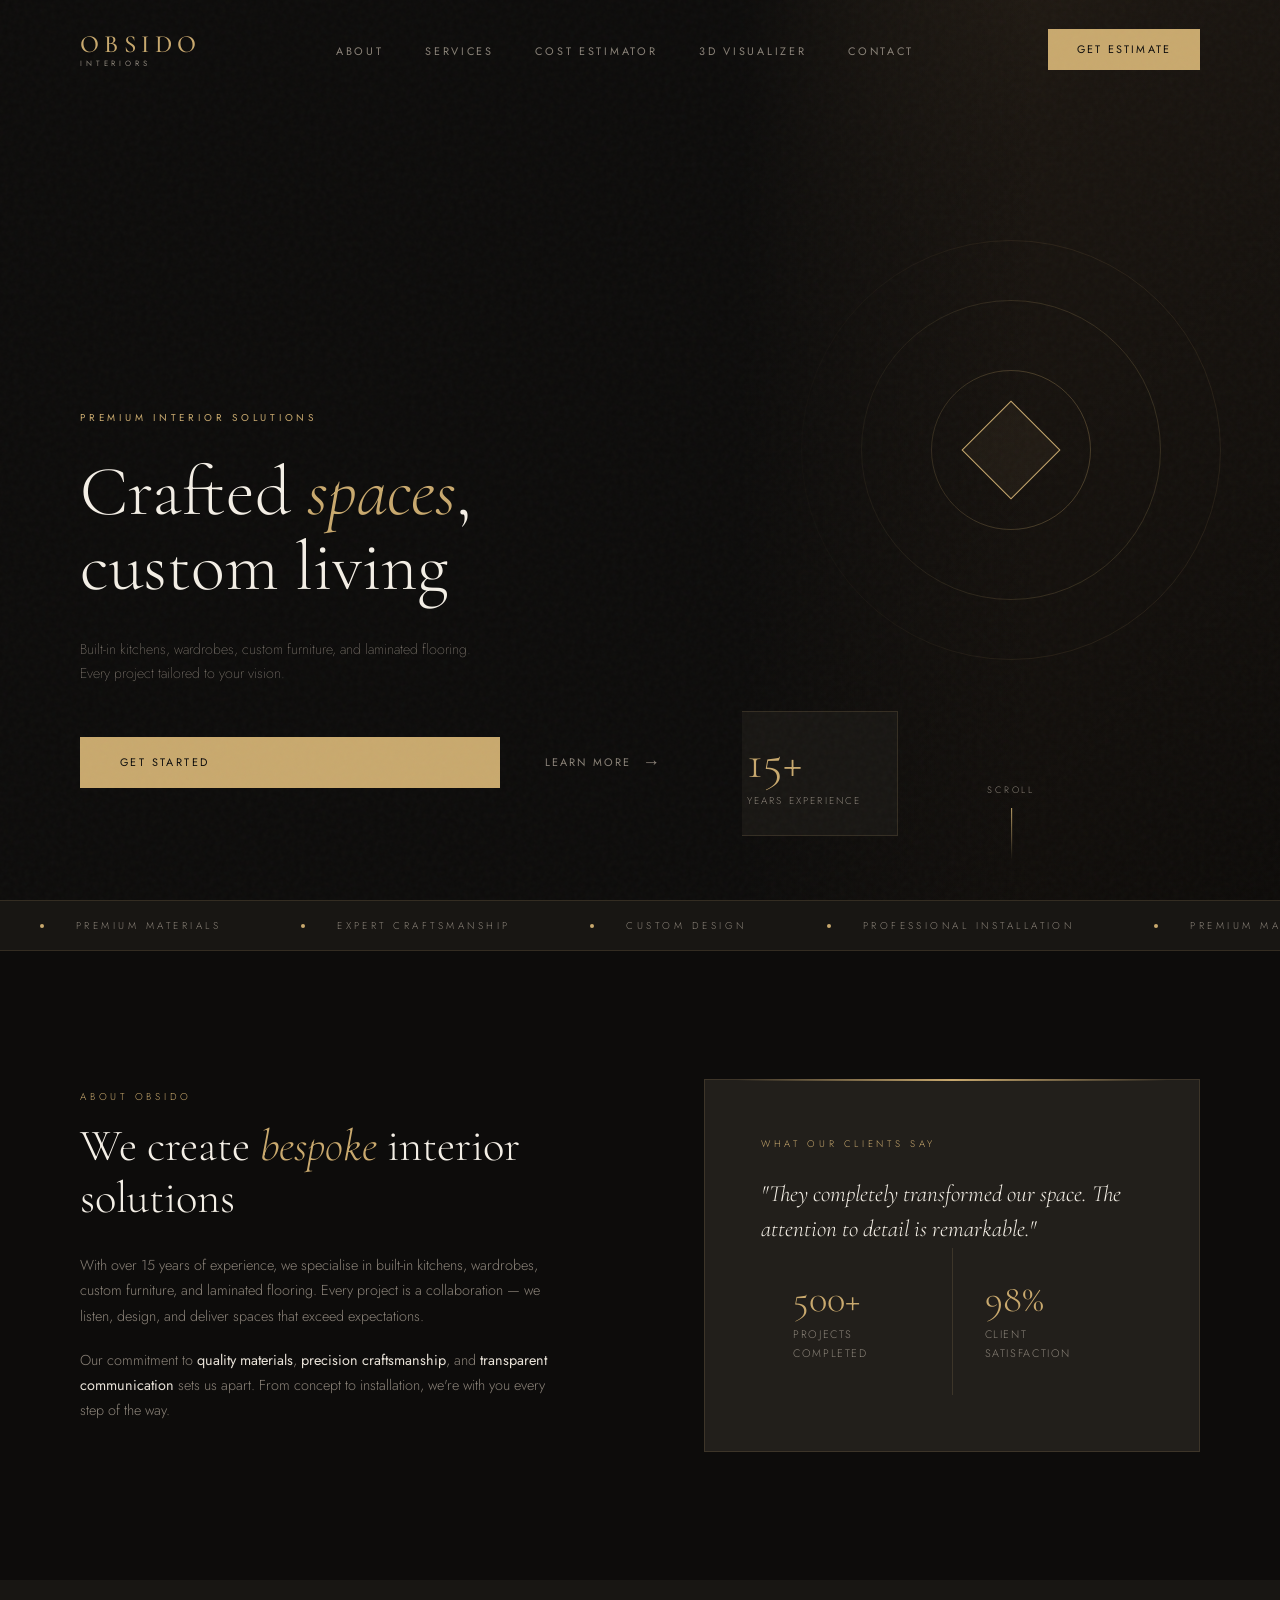
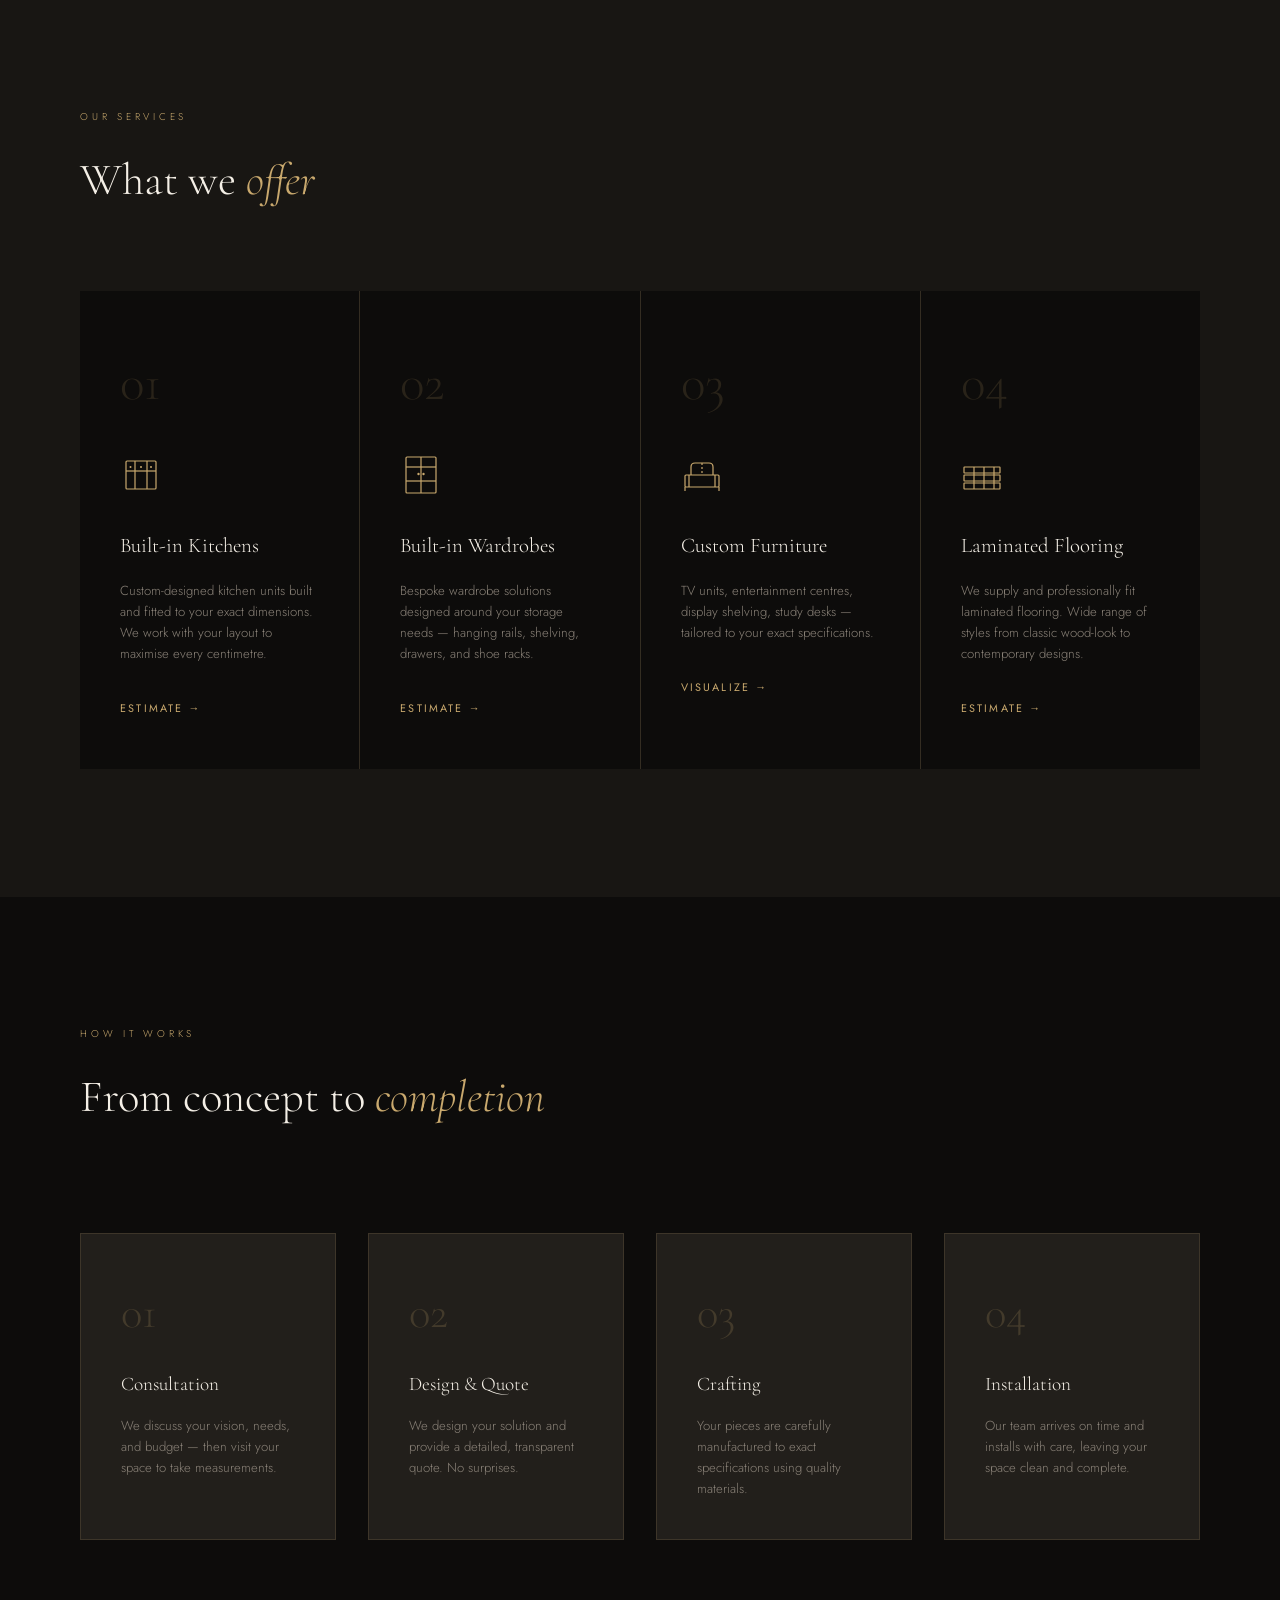
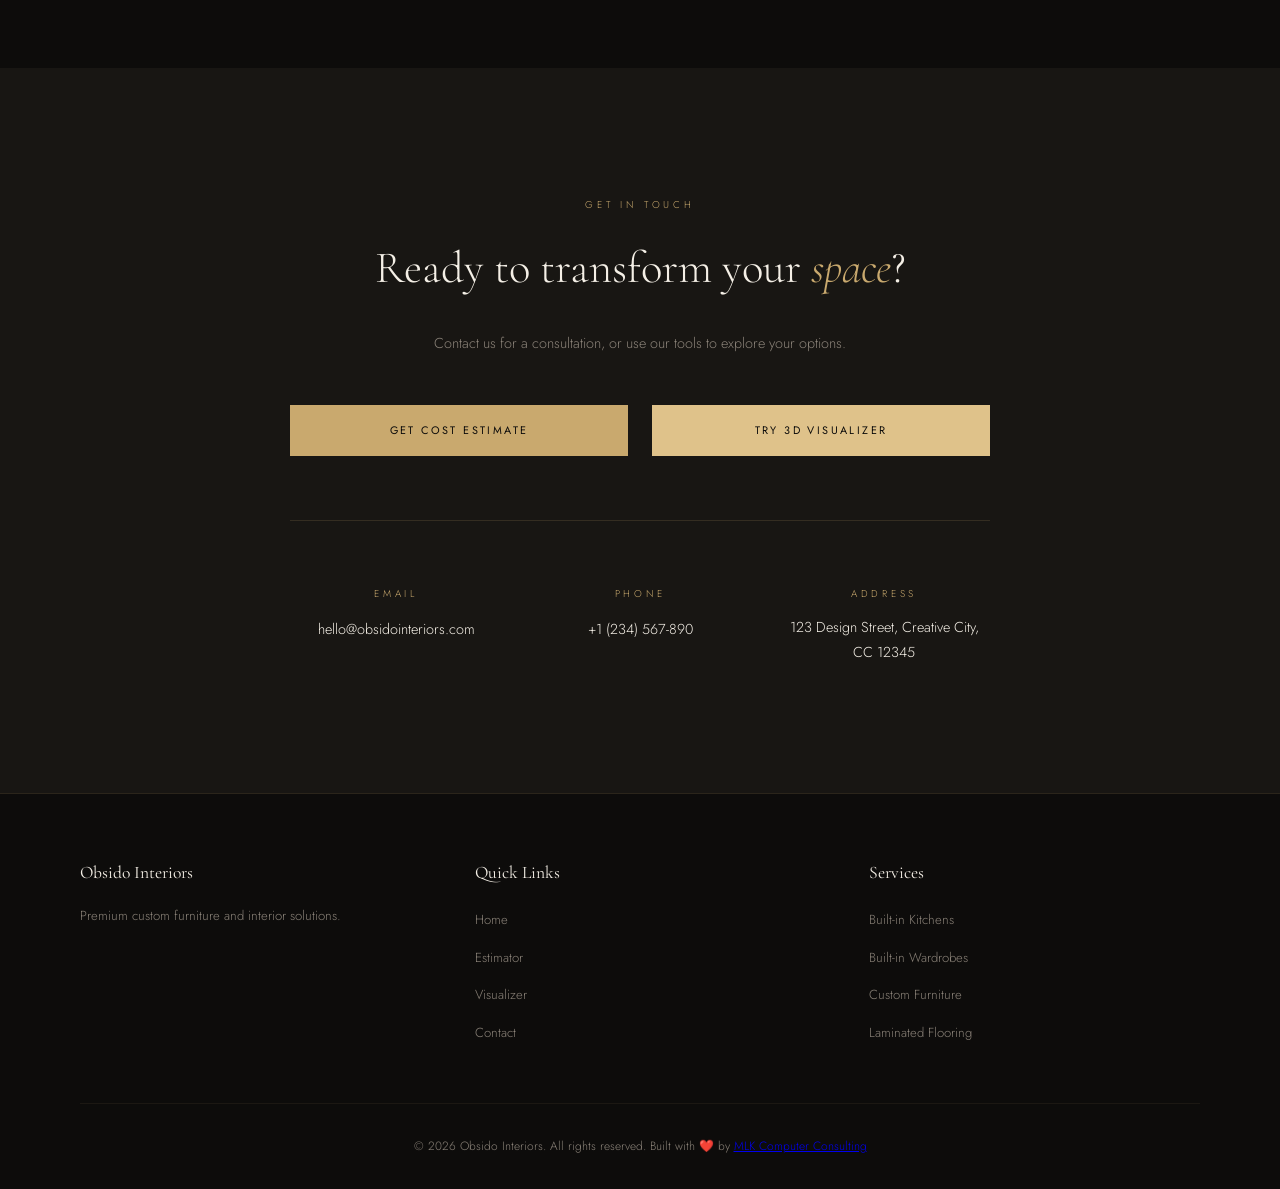
==== index.html @ 552b24a8 "initial commit" ====
<!DOCTYPE html>
<html lang="en">
<head>
  <meta charset="UTF-8" />
  <meta name="viewport" content="width=device-width, initial-scale=1.0" />
  <title>Obsido Interiors — Spaces of Distinction</title>
  <link rel="preconnect" href="https://fonts.googleapis.com" />
  <link rel="preconnect" href="https://fonts.gstatic.com" crossorigin />
  <link href="https://fonts.googleapis.com/css2?family=Cormorant+Garamond:ital,wght@0,300;0,400;0,500;0,600;1,300;1,400;1,600&family=Jost:wght@200;300;400;500&display=swap" rel="stylesheet" />
  <link rel="stylesheet" href="css/styles.css" />
</head>
<body>

<!-- NAVIGATION -->
<nav id="nav">
  <a href="index.html" class="logo">
    OBSIDO
    <span class="logo-sub">Interiors</span>
  </a>
  <ul class="nav-links">
    <li><a href="#about">About</a></li>
    <li><a href="#services">Services</a></li>
    <li><a href="pages/estimator.html">Cost Estimator</a></li>
    <li><a href="pages/visualizer.html">3D Visualizer</a></li>
    <li><a href="#contact">Contact</a></li>
  </ul>
  <a href="pages/estimator.html" class="nav-cta">Get Estimate</a>
  <div class="nav-toggle">
    <span></span><span></span><span></span>
  </div>
</nav>

<!-- HERO -->
<section id="hero">
  <div class="hero-left">
    <span class="eyebrow">Premium Interior Solutions</span>
    <h1 class="hero-h1">Crafted <em>spaces</em>, custom living</h1>
    <p class="hero-desc">Built-in kitchens, wardrobes, custom furniture, and laminated flooring. Every project tailored to your vision.</p>
    <div class="hero-actions">
      <a href="pages/estimator.html" class="btn-gold">Get Started</a>
      <a href="#about" class="btn-link">Learn More</a>
    </div>
  </div>
  <div class="hero-right">
    <div class="hero-bg">
      <div class="geo-ring"></div>
      <div class="geo-ring"></div>
      <div class="geo-ring"></div>
      <div class="geo-diamond"></div>
    </div>
    <div class="hero-stat">
      <div class="stat-num">15+</div>
      <div class="stat-label">Years Experience</div>
    </div>
    <div class="scroll-cue">
      <span>Scroll</span>
      <div class="scroll-line"></div>
    </div>
  </div>
</section>

<!-- MARQUEE -->
<div class="marquee-wrap">
  <div class="marquee-track">
    <div class="marquee-item">
      <span class="marquee-dot"></span>
      <span>Premium Materials</span>
    </div>
    <div class="marquee-item">
      <span class="marquee-dot"></span>
      <span>Expert Craftsmanship</span>
    </div>
    <div class="marquee-item">
      <span class="marquee-dot"></span>
      <span>Custom Design</span>
    </div>
    <div class="marquee-item">
      <span class="marquee-dot"></span>
      <span>Professional Installation</span>
    </div>
    <div class="marquee-item">
      <span class="marquee-dot"></span>
      <span>Premium Materials</span>
    </div>
    <div class="marquee-item">
      <span class="marquee-dot"></span>
      <span>Expert Craftsmanship</span>
    </div>
  </div>
</div>

<!-- ABOUT -->
<section id="about">
  <div class="about-text">
    <span class="section-tag">About Obsido</span>
    <h2>We create <em>bespoke</em> interior solutions</h2>
    <p>With over 15 years of experience, we specialise in built-in kitchens, wardrobes, custom furniture, and laminated flooring. Every project is a collaboration — we listen, design, and deliver spaces that exceed expectations.</p>
    <p>Our commitment to <strong>quality materials</strong>, <strong>precision craftsmanship</strong>, and <strong>transparent communication</strong> sets us apart. From concept to installation, we're with you every step of the way.</p>
  </div>
  <div class="about-card">
    <span class="about-card-label">What Our Clients Say</span>
    <p class="about-card-quote">"They completely transformed our space. The attention to detail is remarkable."</p>
    <div class="about-stats">
      <div class="about-stat">
        <div class="about-stat-num">500+</div>
        <div class="about-stat-text">Projects Completed</div>
      </div>
      <div class="about-stat">
        <div class="about-stat-num">98%</div>
        <div class="about-stat-text">Client Satisfaction</div>
      </div>
    </div>
  </div>
</section>

<!-- SERVICES -->
<section id="services">
  <div class="section-header">
    <div>
      <span class="section-tag">Our Services</span>
      <h2>What we <em>offer</em></h2>
    </div>
  </div>
  <div class="services-grid">

    <div class="service-card reveal reveal-delay-0">
      <span class="service-num">01</span>
      <svg class="service-icon" viewBox="0 0 42 42" fill="none" stroke="currentColor" stroke-width="1.2">
        <rect x="6" y="8" width="30" height="28" rx="1"/>
        <line x1="6" y1="18" x2="36" y2="18"/>
        <line x1="15" y1="8" x2="15" y2="36"/>
        <line x1="27" y1="8" x2="27" y2="36"/>
        <circle cx="10.5" cy="14" r="1" fill="currentColor" stroke="none"/>
        <circle cx="21" cy="14" r="1" fill="currentColor" stroke="none"/>
        <circle cx="31" cy="14" r="1" fill="currentColor" stroke="none"/>
      </svg>
      <h3 class="service-name">Built-in Kitchens</h3>
      <p class="service-desc">Custom-designed kitchen units built and fitted to your exact dimensions. We work with your layout to maximise every centimetre.</p>
      <a href="pages/estimator.html" class="service-link">Estimate →</a>
    </div>

    <div class="service-card reveal reveal-delay-1">
      <span class="service-num">02</span>
      <svg class="service-icon" viewBox="0 0 42 42" fill="none" stroke="currentColor" stroke-width="1.2">
        <rect x="6" y="4" width="30" height="36" rx="1"/>
        <line x1="6" y1="14" x2="36" y2="14"/>
        <line x1="6" y1="28" x2="36" y2="28"/>
        <line x1="21" y1="4" x2="21" y2="40"/>
        <circle cx="18.5" cy="21" r="1.2" fill="currentColor" stroke="none"/>
        <circle cx="23.5" cy="21" r="1.2" fill="currentColor" stroke="none"/>
      </svg>
      <h3 class="service-name">Built-in Wardrobes</h3>
      <p class="service-desc">Bespoke wardrobe solutions designed around your storage needs — hanging rails, shelving, drawers, and shoe racks.</p>
      <a href="pages/estimator.html" class="service-link">Estimate →</a>
    </div>

    <div class="service-card reveal reveal-delay-2">
      <span class="service-num">03</span>
      <svg class="service-icon" viewBox="0 0 42 42" fill="none" stroke="currentColor" stroke-width="1.2">
        <rect x="4" y="22" width="34" height="12" rx="1"/>
        <line x1="8" y1="22" x2="8" y2="34"/>
        <line x1="34" y1="22" x2="34" y2="34"/>
        <path d="M10 22 L10 14 Q10 10 14 10 L28 10 Q32 10 32 14 L32 22"/>
        <line x1="4" y1="34" x2="4" y2="38"/>
        <line x1="38" y1="34" x2="38" y2="38"/>
        <line x1="21" y1="10" x2="21" y2="22" stroke-dasharray="2 2"/>
      </svg>
      <h3 class="service-name">Custom Furniture</h3>
      <p class="service-desc">TV units, entertainment centres, display shelving, study desks — tailored to your exact specifications.</p>
      <a href="pages/visualizer.html" class="service-link">Visualize →</a>
    </div>

    <div class="service-card reveal reveal-delay-3">
      <span class="service-num">04</span>
      <svg class="service-icon" viewBox="0 0 42 42" fill="none" stroke="currentColor" stroke-width="1.2">
        <rect x="3" y="30" width="36" height="6" rx="0.5"/>
        <rect x="3" y="22" width="36" height="6" rx="0.5"/>
        <rect x="3" y="14" width="36" height="6" rx="0.5"/>
        <line x1="13" y1="14" x2="13" y2="36"/>
        <line x1="23" y1="14" x2="23" y2="36"/>
        <line x1="33" y1="14" x2="33" y2="36"/>
      </svg>
      <h3 class="service-name">Laminated Flooring</h3>
      <p class="service-desc">We supply and professionally fit laminated flooring. Wide range of styles from classic wood-look to contemporary designs.</p>
      <a href="pages/estimator.html" class="service-link">Estimate →</a>
    </div>

  </div>
</section>

<!-- PROCESS -->
<section id="process">
  <div class="process-header reveal">
    <span class="section-tag">How It Works</span>
    <h2>From concept to <em>completion</em></h2>
  </div>
  <div class="process-steps">
    <div class="step reveal">
      <div class="step-num">01</div>
      <h3 class="step-name">Consultation</h3>
      <p class="step-desc">We discuss your vision, needs, and budget — then visit your space to take measurements.</p>
    </div>
    <div class="step reveal reveal-delay-1">
      <div class="step-num">02</div>
      <h3 class="step-name">Design &amp; Quote</h3>
      <p class="step-desc">We design your solution and provide a detailed, transparent quote. No surprises.</p>
    </div>
    <div class="step reveal reveal-delay-2">
      <div class="step-num">03</div>
      <h3 class="step-name">Crafting</h3>
      <p class="step-desc">Your pieces are carefully manufactured to exact specifications using quality materials.</p>
    </div>
    <div class="step reveal reveal-delay-3">
      <div class="step-num">04</div>
      <h3 class="step-name">Installation</h3>
      <p class="step-desc">Our team arrives on time and installs with care, leaving your space clean and complete.</p>
    </div>
  </div>
</section>

<!-- CONTACT -->
<section id="contact">
  <div class="contact-inner reveal">
    <span class="section-tag">Get In Touch</span>
    <h2>Ready to transform your <em>space</em>?</h2>
    <p>Contact us for a consultation, or use our tools to explore your options.</p>
    <div class="contact-buttons">
      <a href="pages/estimator.html" class="btn-gold">Get Cost Estimate</a>
      <a href="pages/visualizer.html" class="btn-gold" style="background: var(--gold-light);">Try 3D Visualizer</a>
    </div>
    <div class="contact-info">
      <div class="contact-item">
        <span class="contact-label">Email</span>
        <a href="mailto:hello@obsidointeriors.com">hello@obsidointeriors.com</a>
      </div>
      <div class="contact-item">
        <span class="contact-label">Phone</span>
        <a href="tel:+1234567890">+1 (234) 567-890</a>
      </div>
      <div class="contact-item">
        <span class="contact-label">Address</span>
        <p>123 Design Street, Creative City, CC 12345</p>
      </div>
    </div>
  </div>
</section>

<!-- FOOTER -->
<footer>
  <div class="footer-content">
    <div class="footer-section">
      <h4>Obsido Interiors</h4>
      <p>Premium custom furniture and interior solutions.</p>
    </div>
    <div class="footer-section">
      <h4>Quick Links</h4>
      <ul>
        <li><a href="index.html">Home</a></li>
        <li><a href="pages/estimator.html">Estimator</a></li>
        <li><a href="pages/visualizer.html">Visualizer</a></li>
        <li><a href="#contact">Contact</a></li>
      </ul>
    </div>
    <div class="footer-section">
      <h4>Services</h4>
      <ul>
        <li><a href="#services">Built-in Kitchens</a></li>
        <li><a href="#services">Built-in Wardrobes</a></li>
        <li><a href="#services">Custom Furniture</a></li>
        <li><a href="#services">Laminated Flooring</a></li>
      </ul>
    </div>
  </div>
  <div class="footer-bottom">
    <p>&copy; 2026 Obsido Interiors. All rights reserved. Built with ❤️ by <a href='https://mlkcomputer.com'>MLK Computer Consulting</p>
  </div>
</footer>

<script src="js/main.js"></script>
</body>
</html>
---- css/styles.css ----
/* ============================================
   OBSIDO INTERIORS - PRODUCTION STYLESHEET
   ============================================ */

*, *::before, *::after {
  box-sizing: border-box;
  margin: 0;
  padding: 0;
}

:root {
  --obsidian:   #0d0c0b;
  --deep:       #181613;
  --surface:    #221f1b;
  --panel:      #2a2722;
  --gold:       #c9a96e;
  --gold-light: #dfc28a;
  --gold-pale:  #f0ddb5;
  --cream:      #f4efe6;
  --off-white:  #e8e2d8;
  --muted:      #8a8278;
  --border:     rgba(201,169,110,0.16);
  --border-sub: rgba(201,169,110,0.08);
  --font-d: 'Cormorant Garamond', Georgia, serif;
  --font-b: 'Jost', sans-serif;
}

html {
  scroll-behavior: smooth;
}

body {
  background: var(--obsidian);
  color: var(--cream);
  font-family: var(--font-b);
  font-weight: 300;
  line-height: 1.75;
  overflow-x: hidden;
}

body::before {
  content: '';
  position: fixed;
  inset: 0;
  background-image: url("data:image/svg+xml,%3Csvg viewBox='0 0 200 200' xmlns='http://www.w3.org/2000/svg'%3E%3Cfilter id='n'%3E%3CfeTurbulence type='fractalNoise' baseFrequency='0.85' numOctaves='4' stitchTiles='stitch'/%3E%3C/filter%3E%3Crect width='100%25' height='100%25' filter='url(%23n)'/%3E%3C/svg%3E");
  opacity: 0.032;
  pointer-events: none;
  z-index: 9999;
}

/* ============ ANIMATIONS ============ */
@keyframes fadeUp {
  from {
    opacity: 0;
    transform: translateY(30px);
  }
  to {
    opacity: 1;
    transform: translateY(0);
  }
}

@keyframes fadeIn {
  from { opacity: 0; }
  to { opacity: 1; }
}

@keyframes pulse {
  0%, 100% { opacity: 0.3; }
  50% { opacity: 1; }
}

@keyframes rotate {
  from { transform: rotate(0deg); }
  to { transform: rotate(360deg); }
}

@keyframes marquee {
  0% { transform: translateX(0); }
  100% { transform: translateX(-50%); }
}

@keyframes slideInLeft {
  from {
    opacity: 0;
    transform: translateX(-60px);
  }
  to {
    opacity: 1;
    transform: translateX(0);
  }
}

@keyframes slideInRight {
  from {
    opacity: 0;
    transform: translateX(60px);
  }
  to {
    opacity: 1;
    transform: translateX(0);
  }
}

/* ============ NAVIGATION ============ */
nav {
  position: fixed;
  top: 0;
  left: 0;
  right: 0;
  z-index: 200;
  display: flex;
  align-items: center;
  justify-content: space-between;
  padding: 1.8rem 5rem;
  transition: background 0.5s ease, padding 0.4s ease, border-color 0.5s;
  border-bottom: 1px solid transparent;
}

nav.scrolled {
  background: rgba(13, 12, 11, 0.94);
  backdrop-filter: blur(14px);
  padding: 1.1rem 5rem;
  border-bottom-color: var(--border-sub);
}

.logo {
  font-family: var(--font-d);
  font-size: 1.55rem;
  font-weight: 500;
  letter-spacing: 0.22em;
  text-transform: uppercase;
  color: var(--gold);
  text-decoration: none;
  display: flex;
  flex-direction: column;
  line-height: 1;
}

.logo-sub {
  font-size: 0.48rem;
  font-family: var(--font-b);
  font-weight: 400;
  letter-spacing: 0.5em;
  color: var(--muted);
  text-transform: uppercase;
  margin-top: 3px;
}

.nav-links {
  display: flex;
  gap: 2.6rem;
  list-style: none;
}

.nav-links a {
  font-size: 0.68rem;
  font-weight: 400;
  letter-spacing: 0.25em;
  text-transform: uppercase;
  color: var(--muted);
  text-decoration: none;
  transition: color 0.3s;
}

.nav-links a:hover {
  color: var(--gold-light);
}

.nav-cta {
  font-size: 0.68rem;
  font-weight: 400;
  letter-spacing: 0.2em;
  text-transform: uppercase;
  color: var(--obsidian);
  background: var(--gold);
  padding: 0.7rem 1.8rem;
  text-decoration: none;
  transition: background 0.3s;
}

.nav-cta:hover {
  background: var(--gold-light);
}

.nav-toggle {
  display: none;
  flex-direction: column;
  gap: 5px;
  cursor: pointer;
  padding: 4px;
}

.nav-toggle span {
  width: 24px;
  height: 1px;
  background: var(--gold);
  display: block;
}

/* ============ HERO ============ */
#hero {
  min-height: 100vh;
  display: grid;
  grid-template-columns: 58% 42%;
  position: relative;
  overflow: hidden;
}

.hero-left {
  display: flex;
  flex-direction: column;
  justify-content: flex-end;
  padding: 9rem 5rem 7rem;
  position: relative;
  z-index: 2;
}

.eyebrow {
  font-size: 0.62rem;
  font-weight: 400;
  letter-spacing: 0.38em;
  text-transform: uppercase;
  color: var(--gold);
  margin-bottom: 1.8rem;
  opacity: 0;
  animation: fadeUp 1s ease 0.3s forwards;
}

.hero-h1 {
  font-family: var(--font-d);
  font-size: clamp(3rem, 5.5vw, 5.8rem);
  font-weight: 300;
  line-height: 1.06;
  color: var(--cream);
  opacity: 0;
  animation: fadeUp 1s ease 0.55s forwards;
}

.hero-h1 em {
  font-style: italic;
  color: var(--gold);
}

.hero-desc {
  font-size: 0.88rem;
  font-weight: 200;
  color: var(--muted);
  max-width: 420px;
  margin-top: 2rem;
  margin-bottom: 3.2rem;
  opacity: 0;
  animation: fadeUp 1s ease 0.8s forwards;
}

.hero-actions {
  display: flex;
  align-items: center;
  gap: 2.8rem;
  opacity: 0;
  animation: fadeUp 1s ease 1s forwards;
}

.btn-gold {
  display: inline-block;
  font-size: 0.68rem;
  font-weight: 400;
  letter-spacing: 0.22em;
  text-transform: uppercase;
  color: var(--obsidian);
  background: var(--gold);
  padding: 1rem 2.5rem;
  text-decoration: none;
  transition: background 0.3s;
  border: none;
  cursor: pointer;
}

.btn-gold:hover {
  background: var(--gold-light);
}

.btn-link {
  font-size: 0.68rem;
  font-weight: 400;
  letter-spacing: 0.2em;
  text-transform: uppercase;
  color: var(--muted);
  text-decoration: none;
  display: flex;
  align-items: center;
  gap: 0.7rem;
  transition: color 0.3s;
}

.btn-link:hover {
  color: var(--gold);
}

.btn-link::after {
  content: '→';
  font-size: 1.1rem;
}

/* Hero right */
.hero-right {
  position: relative;
  overflow: hidden;
}

.hero-bg {
  width: 100%;
  height: 100%;
  background: linear-gradient(135deg, #2a2218 0%, #1a1510 30%, #0d0b09 100%);
  display: flex;
  align-items: center;
  justify-content: center;
  position: relative;
}

.geo-ring {
  width: 420px;
  height: 420px;
  border-radius: 50%;
  border: 1px solid rgba(201, 169, 110, 0.10);
  position: absolute;
  animation: rotate 30s linear infinite;
}

.geo-ring:nth-child(2) {
  width: 300px;
  height: 300px;
  border-color: rgba(201, 169, 110, 0.18);
  animation-direction: reverse;
  animation-duration: 20s;
}

.geo-ring:nth-child(3) {
  width: 160px;
  height: 160px;
  border-color: rgba(201, 169, 110, 0.28);
  animation-duration: 15s;
}

.geo-diamond {
  width: 70px;
  height: 70px;
  border: 1px solid var(--gold);
  transform: rotate(45deg);
  position: relative;
  z-index: 2;
  background: rgba(201, 169, 110, 0.06);
}

.hero-right::after {
  content: '';
  position: absolute;
  inset: 0;
  background: linear-gradient(to right, var(--obsidian) 0%, transparent 55%);
  pointer-events: none;
}

.hero-stat {
  position: absolute;
  bottom: 4rem;
  left: -2rem;
  z-index: 10;
  background: var(--deep);
  border: 1px solid var(--border);
  padding: 1.6rem 2.2rem;
  opacity: 0;
  animation: fadeUp 1s ease 1.3s forwards;
}

.stat-num {
  font-family: var(--font-d);
  font-size: 3rem;
  font-weight: 300;
  color: var(--gold);
  line-height: 1;
}

.stat-label {
  font-size: 0.62rem;
  letter-spacing: 0.22em;
  text-transform: uppercase;
  color: var(--muted);
  margin-top: 0.4rem;
}

.scroll-cue {
  position: absolute;
  bottom: 2.5rem;
  left: 50%;
  transform: translateX(-50%);
  display: flex;
  flex-direction: column;
  align-items: center;
  gap: 0.6rem;
  opacity: 0;
  animation: fadeIn 1s ease 1.8s forwards;
  z-index: 5;
}

.scroll-cue span {
  font-size: 0.58rem;
  letter-spacing: 0.3em;
  text-transform: uppercase;
  color: var(--muted);
}

.scroll-line {
  width: 1px;
  height: 52px;
  background: linear-gradient(to bottom, var(--gold), transparent);
  animation: pulse 2s ease-in-out infinite 2.5s;
}

/* ============ MARQUEE ============ */
.marquee-wrap {
  border-top: 1px solid var(--border);
  border-bottom: 1px solid var(--border);
  overflow: hidden;
  padding: 1rem 0;
  background: var(--deep);
}

.marquee-track {
  display: flex;
  white-space: nowrap;
  animation: marquee 28s linear infinite;
}

.marquee-item {
  display: flex;
  align-items: center;
  gap: 2rem;
  padding: 0 2.5rem;
  font-size: 0.62rem;
  letter-spacing: 0.35em;
  text-transform: uppercase;
  color: var(--muted);
}

.marquee-dot {
  width: 4px;
  height: 4px;
  background: var(--gold);
  border-radius: 50%;
  flex-shrink: 0;
}

/* ============ ABOUT ============ */
#about {
  padding: 8rem 5rem;
  display: grid;
  grid-template-columns: 1fr 1fr;
  gap: 8rem;
  align-items: center;
}

.section-tag {
  font-size: 0.62rem;
  letter-spacing: 0.38em;
  text-transform: uppercase;
  color: var(--gold);
  display: block;
  margin-bottom: 1rem;
}

.about-text h2 {
  font-family: var(--font-d);
  font-size: clamp(2.2rem, 3.5vw, 3.4rem);
  font-weight: 300;
  line-height: 1.15;
  color: var(--cream);
  margin-bottom: 1.8rem;
}

.about-text h2 em {
  font-style: italic;
  color: var(--gold);
}

.about-text p {
  font-size: 0.9rem;
  color: var(--muted);
  margin-bottom: 1.2rem;
  max-width: 480px;
}

.about-text p strong {
  color: var(--off-white);
  font-weight: 400;
}

.about-card {
  background: var(--surface);
  border: 1px solid var(--border);
  padding: 3.5rem;
  position: relative;
}

.about-card::before {
  content: '';
  position: absolute;
  top: -1px;
  left: 2rem;
  right: 2rem;
  height: 2px;
  background: linear-gradient(to right, transparent, var(--gold), transparent);
}

.about-card-label {
  font-size: 0.6rem;
  letter-spacing: 0.38em;
  text-transform: uppercase;
  color: var(--gold);
  margin-bottom: 1.5rem;
  display: block;
}

.about-card-quote {
  font-family: var(--font-d);
  font-size: 1.45rem;
  font-weight: 300;
  font-style: italic;
  color: var(--cream);
  line-height: 1.5;
}

.about-stats {
  display: grid;
  grid-template-columns: 1fr 1fr;
  gap: 1px;
  margin-top: 1px;
  background: var(--border);
}

.about-stat {
  background: var(--surface);
  padding: 2rem;
}

.about-stat-num {
  font-family: var(--font-d);
  font-size: 2.4rem;
  font-weight: 300;
  color: var(--gold);
  line-height: 1;
}

.about-stat-text {
  font-size: 0.68rem;
  letter-spacing: 0.15em;
  color: var(--muted);
  text-transform: uppercase;
  margin-top: 0.4rem;
}

/* ============ SERVICES ============ */
#services {
  padding: 8rem 5rem;
  background: var(--deep);
}

.section-header {
  display: flex;
  align-items: flex-end;
  justify-content: space-between;
  margin-bottom: 4.5rem;
}

.section-header h2 {
  font-family: var(--font-d);
  font-size: clamp(2.2rem, 3.5vw, 3.4rem);
  font-weight: 300;
  color: var(--cream);
}

.section-header h2 em {
  font-style: italic;
  color: var(--gold);
}

.services-grid {
  display: grid;
  grid-template-columns: repeat(4, 1fr);
  gap: 1px;
  background: var(--border);
}

.service-card {
  background: var(--obsidian);
  padding: 3rem 2.5rem;
  position: relative;
  overflow: hidden;
  transition: background 0.4s;
}

.service-card:hover {
  background: var(--surface);
}

.service-card::after {
  content: '';
  position: absolute;
  top: 0;
  left: 0;
  right: 0;
  height: 1px;
  background: linear-gradient(to right, transparent, var(--gold), transparent);
  opacity: 0;
  transition: opacity 0.4s;
}

.service-card:hover::after {
  opacity: 1;
}

.service-num {
  font-family: var(--font-d);
  font-size: 3.2rem;
  font-weight: 300;
  color: rgba(201, 169, 110, 0.15);
  display: block;
  margin-bottom: 1.5rem;
}

.service-icon {
  width: 42px;
  height: 42px;
  color: var(--gold);
  margin-bottom: 1.5rem;
}

.service-name {
  font-family: var(--font-d);
  font-size: 1.3rem;
  font-weight: 300;
  color: var(--cream);
  margin-bottom: 1rem;
}

.service-desc {
  font-size: 0.82rem;
  color: var(--muted);
  margin-bottom: 1.8rem;
  line-height: 1.6;
}

.service-link {
  font-size: 0.68rem;
  font-weight: 400;
  letter-spacing: 0.2em;
  text-transform: uppercase;
  color: var(--gold);
  text-decoration: none;
  transition: color 0.3s;
}

.service-link:hover {
  color: var(--gold-light);
}

/* ============ PROCESS ============ */
#process {
  padding: 8rem 5rem;
  background: var(--obsidian);
}

.process-header {
  margin-bottom: 6rem;
}

.process-header h2 {
  font-family: var(--font-d);
  font-size: clamp(2.2rem, 3.5vw, 3.4rem);
  font-weight: 300;
  color: var(--cream);
}

.process-header h2 em {
  font-style: italic;
  color: var(--gold);
}

.process-steps {
  display: grid;
  grid-template-columns: repeat(4, 1fr);
  gap: 2rem;
}

.step {
  padding: 2.5rem;
  background: var(--surface);
  border: 1px solid var(--border);
  position: relative;
}

.step::before {
  content: '';
  position: absolute;
  top: 0;
  left: 0;
  right: 0;
  height: 2px;
  background: linear-gradient(to right, var(--gold), transparent);
  opacity: 0;
  transition: opacity 0.4s;
}

.step:hover::before {
  opacity: 1;
}

.step-num {
  font-family: var(--font-d);
  font-size: 2.8rem;
  font-weight: 300;
  color: rgba(201, 169, 110, 0.2);
  margin-bottom: 1rem;
}

.step-name {
  font-family: var(--font-d);
  font-size: 1.2rem;
  font-weight: 300;
  color: var(--cream);
  margin-bottom: 0.8rem;
}

.step-desc {
  font-size: 0.82rem;
  color: var(--muted);
  line-height: 1.6;
}

/* ============ CONTACT ============ */
#contact {
  padding: 8rem 5rem;
  background: var(--deep);
  text-align: center;
}

.contact-inner {
  max-width: 700px;
  margin: 0 auto;
}

.contact-inner h2 {
  font-family: var(--font-d);
  font-size: clamp(2.2rem, 3.5vw, 3.4rem);
  font-weight: 300;
  color: var(--cream);
  margin-bottom: 1.5rem;
}

.contact-inner h2 em {
  font-style: italic;
  color: var(--gold);
}

.contact-inner > p {
  font-size: 0.9rem;
  color: var(--muted);
  margin-bottom: 3rem;
}

.contact-buttons {
  display: flex;
  gap: 1.5rem;
  justify-content: center;
  margin-bottom: 4rem;
}

.contact-info {
  display: grid;
  grid-template-columns: repeat(3, 1fr);
  gap: 2rem;
  margin-top: 4rem;
  padding-top: 4rem;
  border-top: 1px solid var(--border);
}

.contact-item {
  text-align: center;
}

.contact-label {
  font-size: 0.62rem;
  letter-spacing: 0.38em;
  text-transform: uppercase;
  color: var(--gold);
  display: block;
  margin-bottom: 0.8rem;
}

.contact-item a,
.contact-item p {
  font-size: 0.9rem;
  color: var(--cream);
  text-decoration: none;
}

.contact-item a:hover {
  color: var(--gold-light);
}

/* ============ FOOTER ============ */
footer {
  background: var(--obsidian);
  border-top: 1px solid var(--border);
  padding: 4rem 5rem 2rem;
}

.footer-content {
  display: grid;
  grid-template-columns: repeat(3, 1fr);
  gap: 4rem;
  margin-bottom: 3rem;
}

.footer-section h4 {
  font-family: var(--font-d);
  font-size: 1.1rem;
  font-weight: 400;
  color: var(--cream);
  margin-bottom: 1rem;
}

.footer-section p {
  font-size: 0.82rem;
  color: var(--muted);
}

.footer-section ul {
  list-style: none;
}

.footer-section ul li {
  margin-bottom: 0.6rem;
}

.footer-section ul li a {
  font-size: 0.82rem;
  color: var(--muted);
  text-decoration: none;
  transition: color 0.3s;
}

.footer-section ul li a:hover {
  color: var(--gold);
}

.footer-bottom {
  text-align: center;
  padding-top: 2rem;
  border-top: 1px solid var(--border-sub);
  font-size: 0.75rem;
  color: var(--muted);
}

/* ============ REVEAL ANIMATION ============ */
.reveal {
  opacity: 0;
  animation: fadeUp 0.8s ease forwards;
}

.reveal-delay-0 { animation-delay: 0s; }
.reveal-delay-1 { animation-delay: 0.15s; }
.reveal-delay-2 { animation-delay: 0.3s; }
.reveal-delay-3 { animation-delay: 0.45s; }

/* ============ RESPONSIVE ============ */
@media (max-width: 1200px) {
  nav {
    padding: 1.5rem 3rem;
  }
  
  nav.scrolled {
    padding: 1rem 3rem;
  }
  
  #hero {
    grid-template-columns: 1fr;
  }
  
  .hero-left {
    padding: 6rem 3rem 4rem;
  }
  
  .hero-right {
    min-height: 500px;
  }
  
  .services-grid {
    grid-template-columns: repeat(2, 1fr);
  }
  
  .process-steps {
    grid-template-columns: repeat(2, 1fr);
  }
  
  #about {
    grid-template-columns: 1fr;
    gap: 4rem;
  }
  
  .contact-info {
    grid-template-columns: 1fr;
  }
  
  .footer-content {
    grid-template-columns: 1fr;
  }
}

@media (max-width: 768px) {
  nav {
    padding: 1rem 2rem;
  }
  
  .nav-links {
    display: none;
  }
  
  .nav-toggle {
    display: flex;
  }
  
  .logo {
    font-size: 1.2rem;
  }
  
  .nav-cta {
    padding: 0.6rem 1.2rem;
    font-size: 0.6rem;
  }
  
  #hero {
    min-height: 80vh;
  }
  
  .hero-left {
    padding: 4rem 2rem 3rem;
  }
  
  .hero-h1 {
    font-size: 2.5rem;
  }
  
  .hero-desc {
    font-size: 0.8rem;
  }
  
  .hero-actions {
    flex-direction: column;
    gap: 1rem;
  }
  
  .btn-gold, .btn-link {
    width: 100%;
    text-align: center;
  }
  
  .services-grid {
    grid-template-columns: 1fr;
  }
  
  .process-steps {
    grid-template-columns: 1fr;
  }
  
  #about,
  #services,
  #process,
  #contact {
    padding: 4rem 2rem;
  }
  
  .contact-buttons {
    flex-direction: column;
  }
}

/* ============ ESTIMATOR & VISUALIZER PAGES ============ */
.page-container {
  min-height: 100vh;
  padding-top: 100px;
  padding-bottom: 4rem;
}

.page-header {
  text-align: center;
  margin-bottom: 4rem;
  padding: 4rem 5rem;
  background: var(--deep);
}

.page-header h1 {
  font-family: var(--font-d);
  font-size: clamp(2.2rem, 3.5vw, 3.4rem);
  font-weight: 300;
  color: var(--cream);
  margin-bottom: 1rem;
}

.page-header p {
  font-size: 0.9rem;
  color: var(--muted);
  max-width: 600px;
  margin: 0 auto;
}

.tool-container {
  max-width: 1400px;
  margin: 0 auto;
  padding: 0 5rem;
}

.tool-grid {
  display: grid;
  grid-template-columns: 2fr 1fr;
  gap: 3rem;
  margin-bottom: 4rem;
}

.tool-main {
  background: var(--surface);
  border: 1px solid var(--border);
  padding: 3rem;
}

.tool-sidebar {
  background: var(--surface);
  border: 1px solid var(--border);
  padding: 3rem;
  position: sticky;
  top: 120px;
  height: fit-content;
}

.form-group {
  margin-bottom: 2rem;
}

.form-group label {
  display: block;
  font-size: 0.82rem;
  font-weight: 400;
  letter-spacing: 0.15em;
  text-transform: uppercase;
  color: var(--gold);
  margin-bottom: 0.8rem;
}

.form-group input,
.form-group select,
.form-group textarea {
  width: 100%;
  background: var(--obsidian);
  border: 1px solid var(--border);
  color: var(--cream);
  padding: 0.8rem 1rem;
  font-family: var(--font-b);
  font-size: 0.9rem;
  transition: border-color 0.3s;
}

.form-group input:focus,
.form-group select:focus,
.form-group textarea:focus {
  outline: none;
  border-color: var(--gold);
}

.slider-container {
  margin-bottom: 1.5rem;
}

.slider {
  width: 100%;
  height: 4px;
  background: var(--border);
  border-radius: 2px;
  outline: none;
  -webkit-appearance: none;
  appearance: none;
}

.slider::-webkit-slider-thumb {
  -webkit-appearance: none;
  appearance: none;
  width: 16px;
  height: 16px;
  border-radius: 50%;
  background: var(--gold);
  cursor: pointer;
}

.slider::-moz-range-thumb {
  width: 16px;
  height: 16px;
  border-radius: 50%;
  background: var(--gold);
  cursor: pointer;
  border: none;
}

.checkbox-group {
  display: flex;
  flex-direction: column;
  gap: 1rem;
}

.checkbox-item {
  display: flex;
  align-items: center;
  gap: 0.8rem;
  padding: 0.8rem;
  background: var(--obsidian);
  border: 1px solid var(--border);
  border-radius: 4px;
  cursor: pointer;
  transition: background 0.3s, border-color 0.3s;
}

.checkbox-item:hover {
  background: var(--panel);
  border-color: var(--gold);
}

.checkbox-item input {
  width: auto;
  margin: 0;
  cursor: pointer;
}

.checkbox-label {
  flex: 1;
  font-size: 0.85rem;
  color: var(--cream);
  cursor: pointer;
}

.checkbox-price {
  font-size: 0.85rem;
  color: var(--gold);
  font-weight: 400;
}

.summary-section {
  margin-bottom: 2rem;
  padding-bottom: 2rem;
  border-bottom: 1px solid var(--border);
}

.summary-row {
  display: flex;
  justify-content: space-between;
  align-items: center;
  margin-bottom: 0.8rem;
  font-size: 0.85rem;
}

.summary-row.total {
  font-size: 1.2rem;
  font-weight: 400;
  color: var(--gold);
  border-top: 1px solid var(--border);
  padding-top: 1rem;
  margin-top: 1rem;
}

.summary-label {
  color: var(--muted);
}

.summary-value {
  color: var(--cream);
  font-weight: 400;
}

.action-buttons {
  display: flex;
  gap: 1rem;
}

.btn-secondary {
  flex: 1;
  padding: 0.8rem 1.5rem;
  background: var(--obsidian);
  border: 1px solid var(--border);
  color: var(--cream);
  font-size: 0.68rem;
  font-weight: 400;
  letter-spacing: 0.15em;
  text-transform: uppercase;
  cursor: pointer;
  transition: background 0.3s, border-color 0.3s;
}

.btn-secondary:hover {
  background: var(--panel);
  border-color: var(--gold);
}

.btn-gold {
  flex: 1;
}

/* ============ 3D VISUALIZER ============ */
.visualizer-container {
  display: grid;
  grid-template-columns: 2fr 1fr;
  gap: 3rem;
}

.canvas-wrapper {
  background: var(--obsidian);
  border: 1px solid var(--border);
  min-height: 600px;
  display: flex;
  align-items: center;
  justify-content: center;
  position: relative;
  overflow: hidden;
}

.canvas-placeholder {
  text-align: center;
  color: var(--muted);
}

.canvas-placeholder svg {
  width: 200px;
  height: 200px;
  opacity: 0.3;
  margin-bottom: 1rem;
}

.canvas-placeholder p {
  font-size: 0.9rem;
}

.tabs {
  display: flex;
  gap: 1px;
  margin-bottom: 2rem;
  background: var(--border);
}

.tab-button {
  flex: 1;
  padding: 1rem;
  background: var(--obsidian);
  border: none;
  color: var(--muted);
  font-size: 0.82rem;
  font-weight: 400;
  letter-spacing: 0.15em;
  text-transform: uppercase;
  cursor: pointer;
  transition: background 0.3s, color 0.3s;
}

.tab-button.active {
  background: var(--surface);
  color: var(--gold);
}

.tab-button:hover {
  background: var(--panel);
}

.tab-content {
  display: none;
}

.tab-content.active {
  display: block;
}

@media (max-width: 1200px) {
  .tool-grid,
  .visualizer-container {
    grid-template-columns: 1fr;
  }
  
  .tool-sidebar {
    position: static;
  }
  
  .tool-container,
  .page-header {
    padding: 0 2rem;
  }
}

@media (max-width: 768px) {
  .tool-container,
  .page-header {
    padding: 0 1rem;
  }
  
  .tool-main,
  .tool-sidebar {
    padding: 1.5rem;
  }
  
  .action-buttons {
    flex-direction: column;
  }
  
  .btn-secondary,
  .btn-gold {
    width: 100%;
  }
}
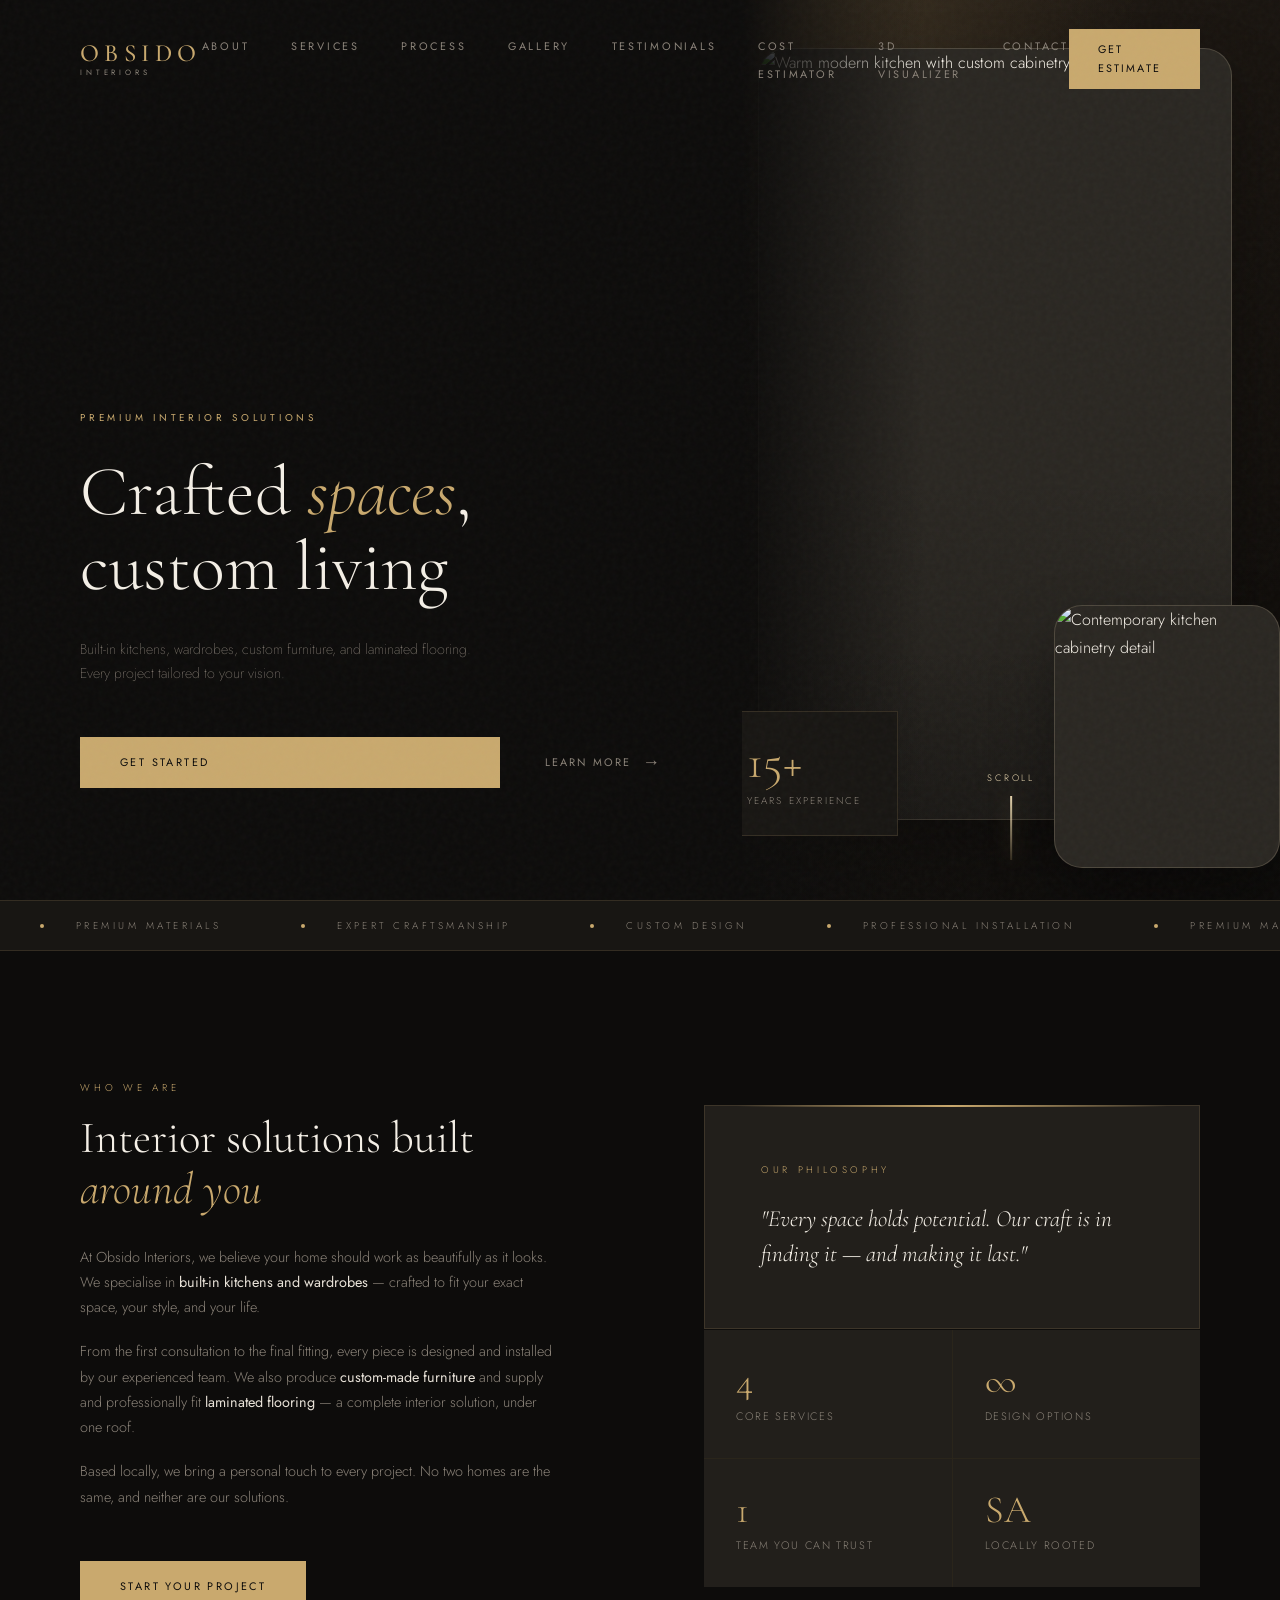
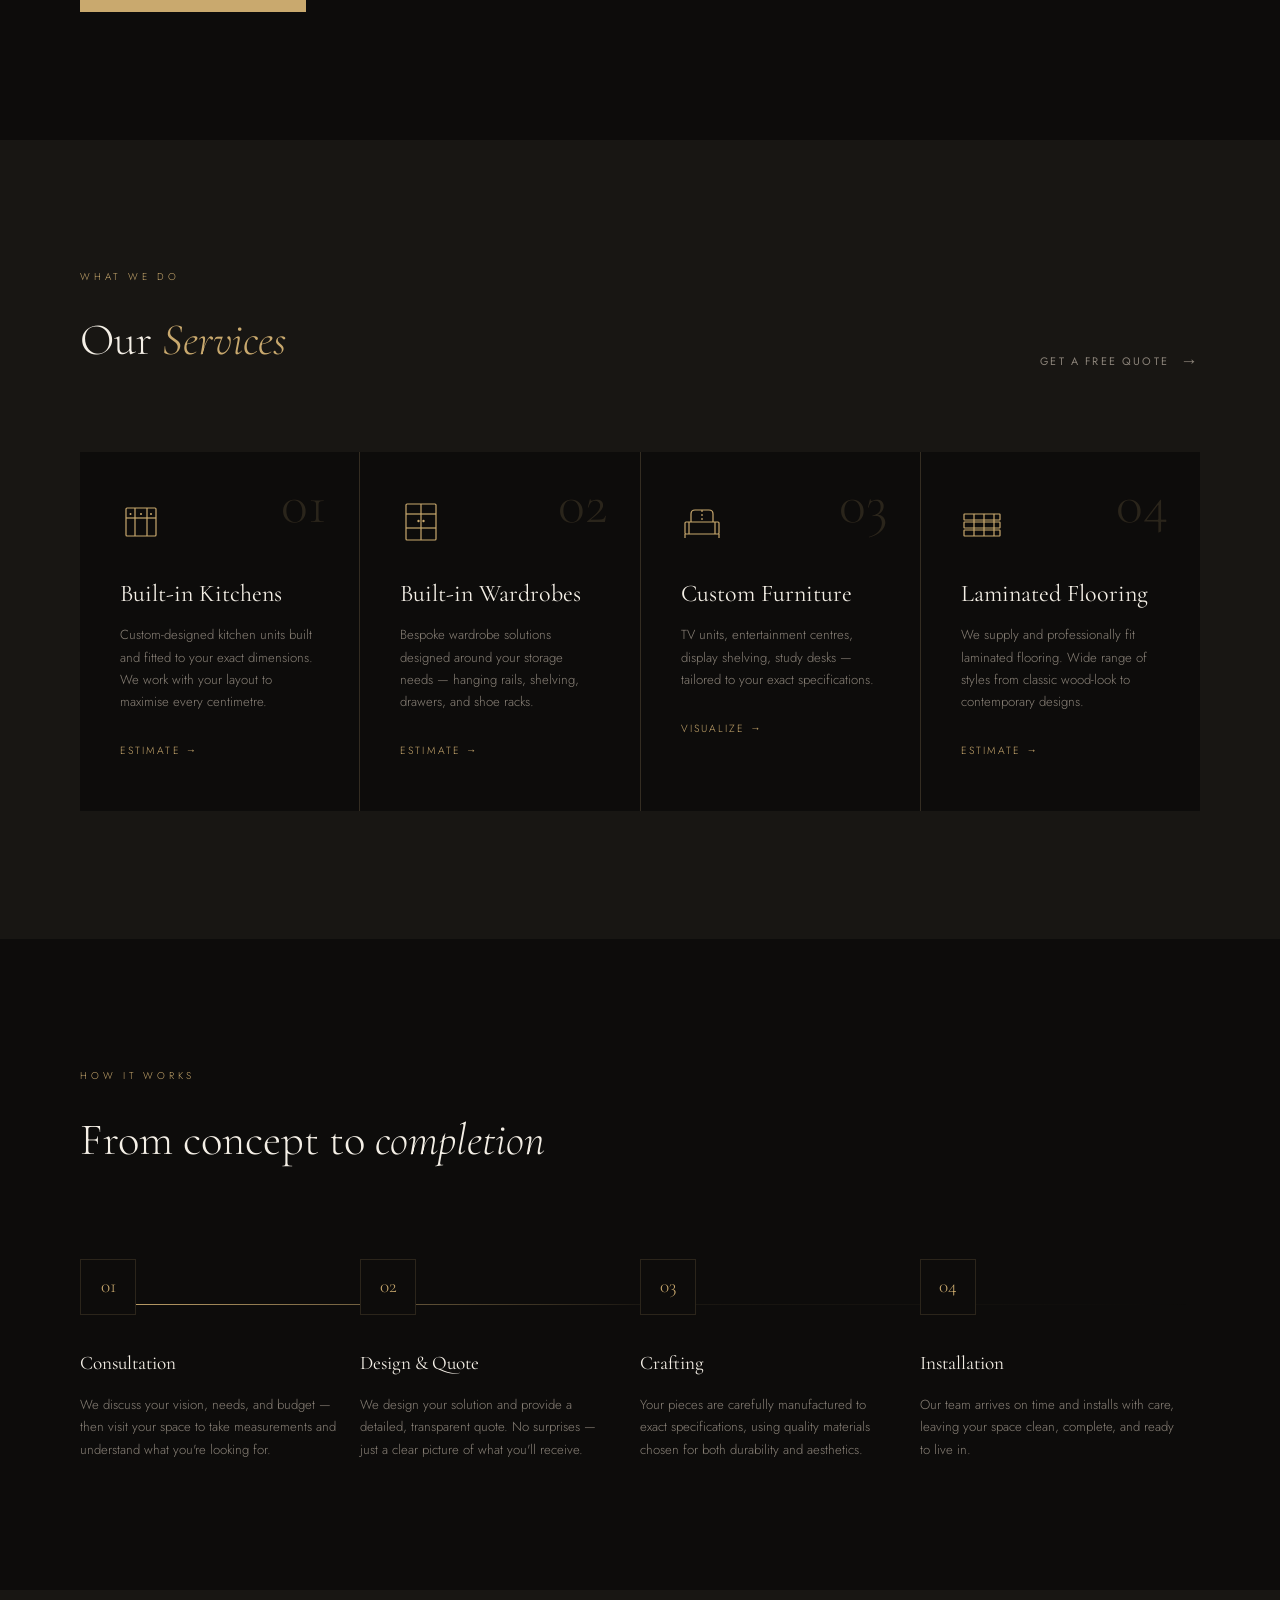
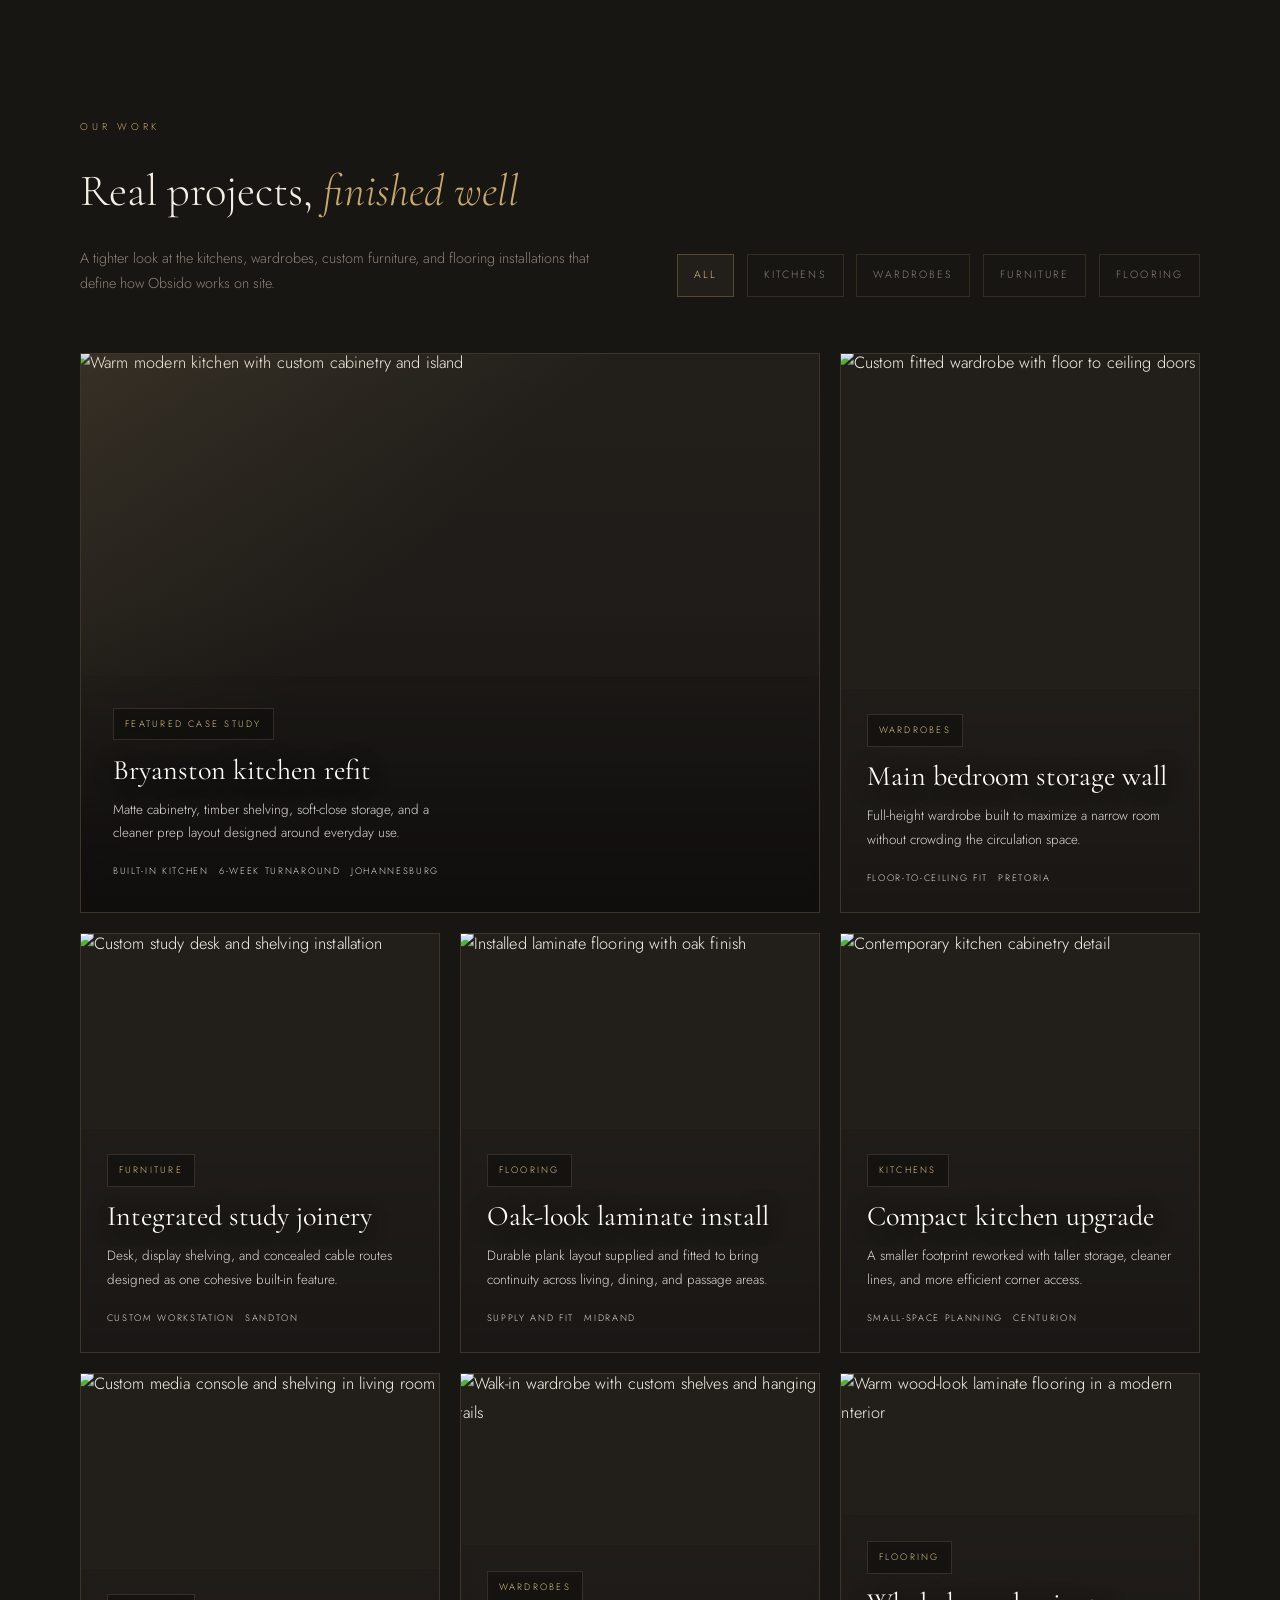
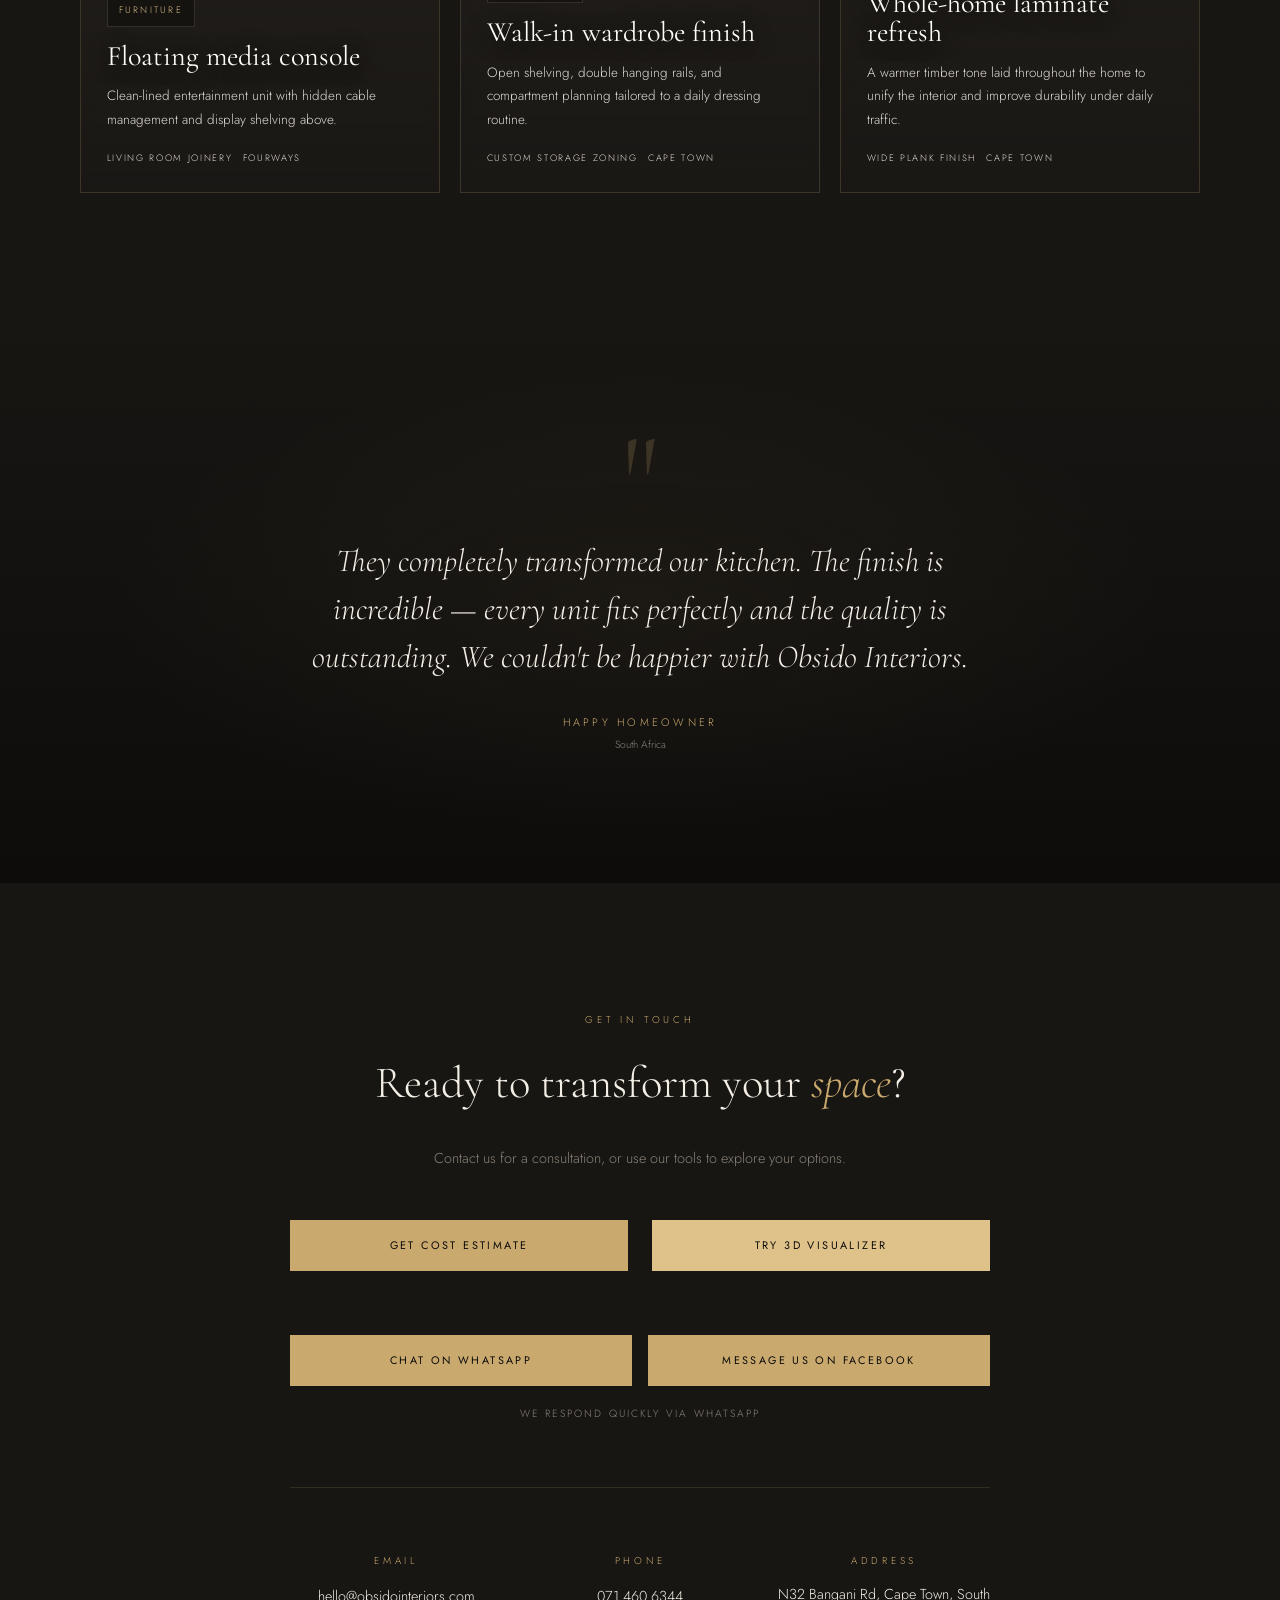
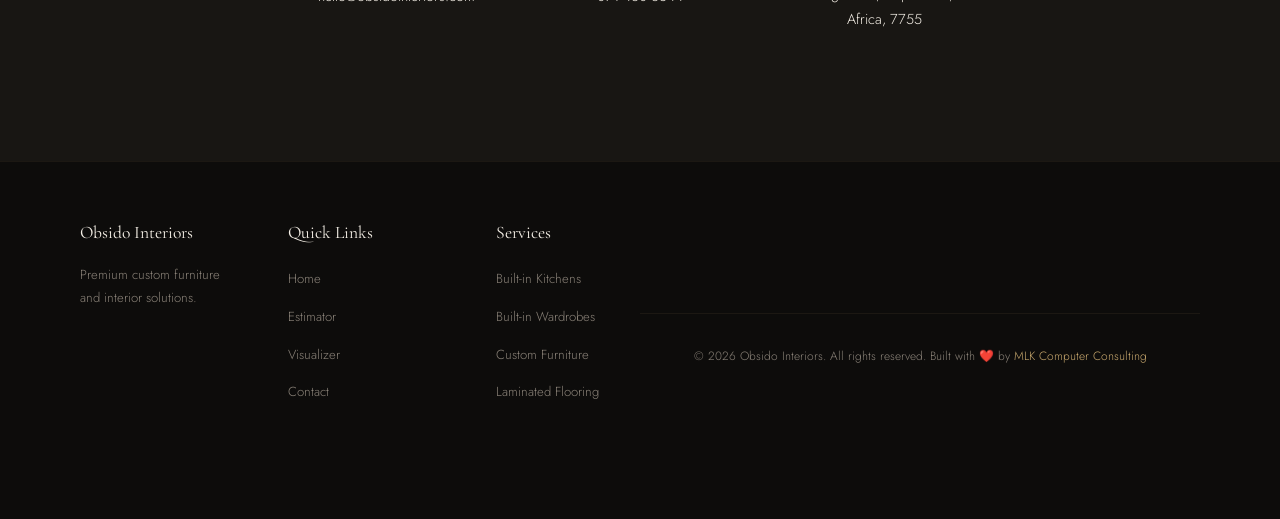
==== commit b9306e90: "Enhance website structure and functionality - Added new navigation links for Process, Gallery, and T" ====
--- a/index.html
+++ b/index.html
@@ -20,6 +20,9 @@
   <ul class="nav-links">
     <li><a href="#about">About</a></li>
     <li><a href="#services">Services</a></li>
+    <li><a href="#process">Process</a></li>
+    <li><a href="#gallery">Gallery</a></li>
+    <li><a href="#testimonial">Testimonials</a></li>
     <li><a href="pages/estimator.html">Cost Estimator</a></li>
     <li><a href="pages/visualizer.html">3D Visualizer</a></li>
     <li><a href="#contact">Contact</a></li>
@@ -43,10 +46,22 @@
   </div>
   <div class="hero-right">
     <div class="hero-bg">
-      <div class="geo-ring"></div>
-      <div class="geo-ring"></div>
-      <div class="geo-ring"></div>
-      <div class="geo-diamond"></div>
+      <figure class="hero-media hero-media-main">
+        <img
+          src="https://images.pexels.com/photos/2062426/pexels-photo-2062426.jpeg?auto=compress&cs=tinysrgb&w=1600"
+          alt="Warm modern kitchen with custom cabinetry and island"
+          loading="eager"
+          decoding="async"
+        />
+      </figure>
+      <figure class="hero-media hero-media-accent">
+        <img
+          src="https://images.pexels.com/photos/1080721/pexels-photo-1080721.jpeg?auto=compress&cs=tinysrgb&w=900"
+          alt="Contemporary kitchen cabinetry detail"
+          loading="lazy"
+          decoding="async"
+        />
+      </figure>
     </div>
     <div class="hero-stat">
       <div class="stat-num">15+</div>
@@ -91,35 +106,37 @@
 
 <!-- ABOUT -->
 <section id="about">
-  <div class="about-text">
-    <span class="section-tag">About Obsido</span>
-    <h2>We create <em>bespoke</em> interior solutions</h2>
-    <p>With over 15 years of experience, we specialise in built-in kitchens, wardrobes, custom furniture, and laminated flooring. Every project is a collaboration — we listen, design, and deliver spaces that exceed expectations.</p>
-    <p>Our commitment to <strong>quality materials</strong>, <strong>precision craftsmanship</strong>, and <strong>transparent communication</strong> sets us apart. From concept to installation, we're with you every step of the way.</p>
-  </div>
-  <div class="about-card">
-    <span class="about-card-label">What Our Clients Say</span>
-    <p class="about-card-quote">"They completely transformed our space. The attention to detail is remarkable."</p>
+  <div class="about-text reveal">
+    <span class="section-tag">Who We Are</span>
+    <h2>Interior solutions built <em>around you</em></h2>
+    <p>At Obsido Interiors, we believe your home should work as beautifully as it looks. We specialise in <strong>built-in kitchens and wardrobes</strong> — crafted to fit your exact space, your style, and your life.</p>
+    <p>From the first consultation to the final fitting, every piece is designed and installed by our experienced team. We also produce <strong>custom-made furniture</strong> and supply and professionally fit <strong>laminated flooring</strong> — a complete interior solution, under one roof.</p>
+    <p>Based locally, we bring a personal touch to every project. No two homes are the same, and neither are our solutions.</p>
+    <a href="pages/visualizer.html" class="btn-gold" style="margin-top:2rem; display:inline-block;">Start Your Project</a>
+  </div>
+  <div class="reveal reveal-delay-2">
+    <div class="about-card">
+      <span class="about-card-label">Our Philosophy</span>
+      <p class="about-card-quote">"Every space holds potential. Our craft is in finding it — and making it last."</p>
+    </div>
     <div class="about-stats">
-      <div class="about-stat">
-        <div class="about-stat-num">500+</div>
-        <div class="about-stat-text">Projects Completed</div>
-      </div>
-      <div class="about-stat">
-        <div class="about-stat-num">98%</div>
-        <div class="about-stat-text">Client Satisfaction</div>
-      </div>
-    </div>
-  </div>
-</section>
+      <div class="about-stat"><div class="about-stat-num">4</div><div class="about-stat-text">Core Services</div></div>
+      <div class="about-stat"><div class="about-stat-num">∞</div><div class="about-stat-text">Design Options</div></div>
+      <div class="about-stat"><div class="about-stat-num">1</div><div class="about-stat-text">Team You Can Trust</div></div>
+      <div class="about-stat"><div class="about-stat-num">SA</div><div class="about-stat-text">Locally Rooted</div></div>
+    </div>
+  </div>
+</section>
+
 
 <!-- SERVICES -->
 <section id="services">
-  <div class="section-header">
+ <div class="section-header reveal">
     <div>
-      <span class="section-tag">Our Services</span>
-      <h2>What we <em>offer</em></h2>
-    </div>
+      <span class="section-tag">What We Do</span>
+      <h2>Our <em>Services</em></h2>
+    </div>
+    <a href="#cta" class="btn-link" style="margin-bottom:0.2rem">Get a free quote</a>
   </div>
   <div class="services-grid">
 
@@ -198,23 +215,174 @@
     <div class="step reveal">
       <div class="step-num">01</div>
       <h3 class="step-name">Consultation</h3>
-      <p class="step-desc">We discuss your vision, needs, and budget — then visit your space to take measurements.</p>
+      <p class="step-desc">We discuss your vision, needs, and budget — then visit your space to take measurements and understand what you're looking for.</p>
     </div>
     <div class="step reveal reveal-delay-1">
       <div class="step-num">02</div>
       <h3 class="step-name">Design &amp; Quote</h3>
-      <p class="step-desc">We design your solution and provide a detailed, transparent quote. No surprises.</p>
+      <p class="step-desc">We design your solution and provide a detailed, transparent quote. No surprises — just a clear picture of what you'll receive.</p>
     </div>
     <div class="step reveal reveal-delay-2">
       <div class="step-num">03</div>
       <h3 class="step-name">Crafting</h3>
-      <p class="step-desc">Your pieces are carefully manufactured to exact specifications using quality materials.</p>
+      <p class="step-desc">Your pieces are carefully manufactured to exact specifications, using quality materials chosen for both durability and aesthetics.</p>
     </div>
     <div class="step reveal reveal-delay-3">
       <div class="step-num">04</div>
       <h3 class="step-name">Installation</h3>
-      <p class="step-desc">Our team arrives on time and installs with care, leaving your space clean and complete.</p>
-    </div>
+      <p class="step-desc">Our team arrives on time and installs with care, leaving your space clean, complete, and ready to live in.</p>
+    </div>
+  </div>
+</section>
+
+<!-- GALLERY -->
+<section id="gallery">
+  <div class="gallery-head reveal">
+    <div class="gallery-intro">
+      <span class="section-tag">Our Work</span>
+      <h2>Real projects, <em>finished well</em></h2>
+      <p class="gallery-copy">A tighter look at the kitchens, wardrobes, custom furniture, and flooring installations that define how Obsido works on site.</p>
+    </div>
+    <div class="gallery-filters" role="tablist" aria-label="Gallery filters">
+      <button class="gallery-filter is-active" type="button" data-filter="all">All</button>
+      <button class="gallery-filter" type="button" data-filter="kitchen">Kitchens</button>
+      <button class="gallery-filter" type="button" data-filter="wardrobe">Wardrobes</button>
+      <button class="gallery-filter" type="button" data-filter="furniture">Furniture</button>
+      <button class="gallery-filter" type="button" data-filter="flooring">Flooring</button>
+    </div>
+  </div>
+  <div class="gallery-grid">
+    <article class="gallery-card gallery-card-feature reveal" data-category="kitchen">
+      <div class="gallery-media">
+        <img src="https://images.pexels.com/photos/2062426/pexels-photo-2062426.jpeg?auto=compress&cs=tinysrgb&w=1600" alt="Warm modern kitchen with custom cabinetry and island" loading="lazy" decoding="async" />
+      </div>
+      <div class="gallery-overlay"></div>
+      <div class="gallery-content">
+        <span class="gallery-kicker">Featured Case Study</span>
+        <h3 class="gallery-title">Bryanston kitchen refit</h3>
+        <p class="gallery-summary">Matte cabinetry, timber shelving, soft-close storage, and a cleaner prep layout designed around everyday use.</p>
+        <div class="gallery-meta">
+          <span>Built-in Kitchen</span>
+          <span>6-week turnaround</span>
+          <span>Johannesburg</span>
+        </div>
+      </div>
+    </article>
+
+    <article class="gallery-card reveal" data-category="wardrobe">
+      <div class="gallery-media">
+        <img src="https://images.pexels.com/photos/6585750/pexels-photo-6585750.jpeg?auto=compress&cs=tinysrgb&w=1200" alt="Custom fitted wardrobe with floor to ceiling doors" loading="lazy" decoding="async" />
+      </div>
+      <div class="gallery-content">
+        <span class="gallery-chip">Wardrobes</span>
+        <h3 class="gallery-title">Main bedroom storage wall</h3>
+        <p class="gallery-summary">Full-height wardrobe built to maximize a narrow room without crowding the circulation space.</p>
+        <div class="gallery-meta">
+          <span>Floor-to-ceiling fit</span>
+          <span>Pretoria</span>
+        </div>
+      </div>
+    </article>
+
+    <article class="gallery-card reveal reveal-delay-1" data-category="furniture">
+      <div class="gallery-media">
+        <img src="https://images.pexels.com/photos/6489127/pexels-photo-6489127.jpeg?auto=compress&cs=tinysrgb&w=1200" alt="Custom study desk and shelving installation" loading="lazy" decoding="async" />
+      </div>
+      <div class="gallery-content">
+        <span class="gallery-chip">Furniture</span>
+        <h3 class="gallery-title">Integrated study joinery</h3>
+        <p class="gallery-summary">Desk, display shelving, and concealed cable routes designed as one cohesive built-in feature.</p>
+        <div class="gallery-meta">
+          <span>Custom workstation</span>
+          <span>Sandton</span>
+        </div>
+      </div>
+    </article>
+
+    <article class="gallery-card reveal reveal-delay-2" data-category="flooring">
+      <div class="gallery-media">
+        <img src="https://images.pexels.com/photos/5998138/pexels-photo-5998138.jpeg?auto=compress&cs=tinysrgb&w=1200" alt="Installed laminate flooring with oak finish" loading="lazy" decoding="async" />
+      </div>
+      <div class="gallery-content">
+        <span class="gallery-chip">Flooring</span>
+        <h3 class="gallery-title">Oak-look laminate install</h3>
+        <p class="gallery-summary">Durable plank layout supplied and fitted to bring continuity across living, dining, and passage areas.</p>
+        <div class="gallery-meta">
+          <span>Supply and fit</span>
+          <span>Midrand</span>
+        </div>
+      </div>
+    </article>
+
+    <article class="gallery-card reveal reveal-delay-1" data-category="kitchen">
+      <div class="gallery-media">
+        <img src="https://images.pexels.com/photos/1080721/pexels-photo-1080721.jpeg?auto=compress&cs=tinysrgb&w=1200" alt="Contemporary kitchen cabinetry detail" loading="lazy" decoding="async" />
+      </div>
+      <div class="gallery-content">
+        <span class="gallery-chip">Kitchens</span>
+        <h3 class="gallery-title">Compact kitchen upgrade</h3>
+        <p class="gallery-summary">A smaller footprint reworked with taller storage, cleaner lines, and more efficient corner access.</p>
+        <div class="gallery-meta">
+          <span>Small-space planning</span>
+          <span>Centurion</span>
+        </div>
+      </div>
+    </article>
+
+    <article class="gallery-card reveal reveal-delay-2" data-category="furniture">
+      <div class="gallery-media">
+        <img src="https://images.pexels.com/photos/5824883/pexels-photo-5824883.jpeg?auto=compress&cs=tinysrgb&w=1200" alt="Custom media console and shelving in living room" loading="lazy" decoding="async" />
+      </div>
+      <div class="gallery-content">
+        <span class="gallery-chip">Furniture</span>
+        <h3 class="gallery-title">Floating media console</h3>
+        <p class="gallery-summary">Clean-lined entertainment unit with hidden cable management and display shelving above.</p>
+        <div class="gallery-meta">
+          <span>Living room joinery</span>
+          <span>Fourways</span>
+        </div>
+      </div>
+    </article>
+
+    <article class="gallery-card reveal reveal-delay-1" data-category="wardrobe">
+      <div class="gallery-media">
+        <img src="https://images.pexels.com/photos/6492403/pexels-photo-6492403.jpeg?auto=compress&cs=tinysrgb&w=1200" alt="Walk-in wardrobe with custom shelves and hanging rails" loading="lazy" decoding="async" />
+      </div>
+      <div class="gallery-content">
+        <span class="gallery-chip">Wardrobes</span>
+        <h3 class="gallery-title">Walk-in wardrobe finish</h3>
+        <p class="gallery-summary">Open shelving, double hanging rails, and compartment planning tailored to a daily dressing routine.</p>
+        <div class="gallery-meta">
+          <span>Custom storage zoning</span>
+          <span>Cape Town</span>
+        </div>
+      </div>
+    </article>
+
+    <article class="gallery-card reveal reveal-delay-2" data-category="flooring">
+      <div class="gallery-media">
+        <img src="https://images.pexels.com/photos/5824519/pexels-photo-5824519.jpeg?auto=compress&cs=tinysrgb&w=1200" alt="Warm wood-look laminate flooring in a modern interior" loading="lazy" decoding="async" />
+      </div>
+      <div class="gallery-content">
+        <span class="gallery-chip">Flooring</span>
+        <h3 class="gallery-title">Whole-home laminate refresh</h3>
+        <p class="gallery-summary">A warmer timber tone laid throughout the home to unify the interior and improve durability under daily traffic.</p>
+        <div class="gallery-meta">
+          <span>Wide plank finish</span>
+          <span>Cape Town</span>
+        </div>
+      </div>
+    </article>
+  </div>
+</section>
+
+<!-- TESTIMONIAL -->
+<section id="testimonial">
+  <div class="testimonial-inner reveal">
+    <div class="quote-mark">"</div>
+    <p class="testimonial-text">They completely transformed our kitchen. The finish is incredible — every unit fits perfectly and the quality is outstanding. We couldn't be happier with Obsido Interiors.</p>
+    <div class="testimonial-author">Happy Homeowner</div>
+    <div class="testimonial-location">South Africa</div>
   </div>
 </section>
 
@@ -228,6 +396,11 @@
       <a href="pages/estimator.html" class="btn-gold">Get Cost Estimate</a>
       <a href="pages/visualizer.html" class="btn-gold" style="background: var(--gold-light);">Try 3D Visualizer</a>
     </div>
+    <div class="cta-actions reveal reveal-delay-2">
+      <a href="https://wa.me/27714606344" target="_blank" rel="noopener" class="btn-gold">Chat on WhatsApp</a>
+      <a href="https://www.facebook.com/profile.php?id=100051403134875" target="_blank" rel="noopener" class="btn-gold">Message Us on Facebook</a>
+    <div class="cta-note">We respond quickly via WhatsApp</div>
+    </div>
     <div class="contact-info">
       <div class="contact-item">
         <span class="contact-label">Email</span>
@@ -235,11 +408,11 @@
       </div>
       <div class="contact-item">
         <span class="contact-label">Phone</span>
-        <a href="tel:+1234567890">+1 (234) 567-890</a>
+        <a href="tel:+27714606344">071 460 6344</a>
       </div>
       <div class="contact-item">
         <span class="contact-label">Address</span>
-        <p>123 Design Street, Creative City, CC 12345</p>
+        <p>N32 Bangani Rd, Cape Town, South Africa, 7755</p>
       </div>
     </div>
   </div>
@@ -272,9 +445,13 @@
     </div>
   </div>
   <div class="footer-bottom">
-    <p>&copy; 2026 Obsido Interiors. All rights reserved. Built with ❤️ by <a href='https://mlkcomputer.com'>MLK Computer Consulting</p>
+    <p>&copy; 2026 Obsido Interiors. All rights reserved. Built with ❤️ by <a href="https://mlkcomputer.com">MLK Computer Consulting</a></p>
   </div>
 </footer>
+
+<button class="scroll-top" type="button" aria-label="Scroll back to top">
+  ↑
+</button>
 
 <script src="js/main.js"></script>
 </body>
--- a/css/styles.css
+++ b/css/styles.css
@@ -1,13 +1,4 @@
-/* ============================================
-   OBSIDO INTERIORS - PRODUCTION STYLESHEET
-   ============================================ */
-
-*, *::before, *::after {
-  box-sizing: border-box;
-  margin: 0;
-  padding: 0;
-}
-
+*, *::before, *::after { box-sizing: border-box; margin: 0; padding: 0; }
 :root {
   --obsidian:   #0d0c0b;
   --deep:       #181613;
@@ -24,11 +15,7 @@
   --font-d: 'Cormorant Garamond', Georgia, serif;
   --font-b: 'Jost', sans-serif;
 }
-
-html {
-  scroll-behavior: smooth;
-}
-
+html { scroll-behavior: smooth; }
 body {
   background: var(--obsidian);
   color: var(--cream);
@@ -37,717 +24,477 @@
   line-height: 1.75;
   overflow-x: hidden;
 }
-
 body::before {
   content: '';
-  position: fixed;
-  inset: 0;
+  position: fixed; inset: 0;
   background-image: url("data:image/svg+xml,%3Csvg viewBox='0 0 200 200' xmlns='http://www.w3.org/2000/svg'%3E%3Cfilter id='n'%3E%3CfeTurbulence type='fractalNoise' baseFrequency='0.85' numOctaves='4' stitchTiles='stitch'/%3E%3C/filter%3E%3Crect width='100%25' height='100%25' filter='url(%23n)'/%3E%3C/svg%3E");
-  opacity: 0.032;
-  pointer-events: none;
-  z-index: 9999;
-}
-
-/* ============ ANIMATIONS ============ */
-@keyframes fadeUp {
-  from {
-    opacity: 0;
-    transform: translateY(30px);
-  }
-  to {
-    opacity: 1;
-    transform: translateY(0);
-  }
-}
-
-@keyframes fadeIn {
-  from { opacity: 0; }
-  to { opacity: 1; }
-}
-
-@keyframes pulse {
-  0%, 100% { opacity: 0.3; }
-  50% { opacity: 1; }
-}
-
-@keyframes rotate {
-  from { transform: rotate(0deg); }
-  to { transform: rotate(360deg); }
-}
-
-@keyframes marquee {
-  0% { transform: translateX(0); }
-  100% { transform: translateX(-50%); }
-}
-
-@keyframes slideInLeft {
-  from {
-    opacity: 0;
-    transform: translateX(-60px);
-  }
-  to {
-    opacity: 1;
-    transform: translateX(0);
-  }
-}
-
-@keyframes slideInRight {
-  from {
-    opacity: 0;
-    transform: translateX(60px);
-  }
-  to {
-    opacity: 1;
-    transform: translateX(0);
-  }
-}
-
-/* ============ NAVIGATION ============ */
+  opacity: 0.032; pointer-events: none; z-index: 9999;
+}
+
+/* NAV */
 nav {
-  position: fixed;
-  top: 0;
-  left: 0;
-  right: 0;
-  z-index: 200;
-  display: flex;
-  align-items: center;
-  justify-content: space-between;
+  position: fixed; top: 0; left: 0; right: 0; z-index: 200;
+  display: flex; align-items: center; justify-content: space-between;
   padding: 1.8rem 5rem;
   transition: background 0.5s ease, padding 0.4s ease, border-color 0.5s;
   border-bottom: 1px solid transparent;
 }
-
 nav.scrolled {
-  background: rgba(13, 12, 11, 0.94);
+  background: rgba(13,12,11,0.94);
   backdrop-filter: blur(14px);
   padding: 1.1rem 5rem;
   border-bottom-color: var(--border-sub);
 }
-
 .logo {
-  font-family: var(--font-d);
-  font-size: 1.55rem;
-  font-weight: 500;
-  letter-spacing: 0.22em;
-  text-transform: uppercase;
-  color: var(--gold);
-  text-decoration: none;
-  display: flex;
-  flex-direction: column;
-  line-height: 1;
-}
-
+  font-family: var(--font-d); font-size: 1.55rem; font-weight: 500;
+  letter-spacing: 0.22em; text-transform: uppercase; color: var(--gold);
+  text-decoration: none; display: flex; flex-direction: column; line-height: 1;
+}
 .logo-sub {
-  font-size: 0.48rem;
-  font-family: var(--font-b);
-  font-weight: 400;
-  letter-spacing: 0.5em;
-  color: var(--muted);
-  text-transform: uppercase;
-  margin-top: 3px;
-}
-
-.nav-links {
-  display: flex;
-  gap: 2.6rem;
-  list-style: none;
-}
-
+  font-size: 0.48rem; font-family: var(--font-b); font-weight: 400;
+  letter-spacing: 0.5em; color: var(--muted); text-transform: uppercase; margin-top: 3px;
+}
+.nav-links { display: flex; gap: 2.6rem; list-style: none; }
 .nav-links a {
-  font-size: 0.68rem;
-  font-weight: 400;
-  letter-spacing: 0.25em;
-  text-transform: uppercase;
-  color: var(--muted);
-  text-decoration: none;
-  transition: color 0.3s;
-}
-
-.nav-links a:hover {
-  color: var(--gold-light);
-}
-
+  font-size: 0.68rem; font-weight: 400; letter-spacing: 0.25em;
+  text-transform: uppercase; color: var(--muted); text-decoration: none; transition: color 0.3s;
+}
+.nav-links a:hover { color: var(--gold-light); }
 .nav-cta {
-  font-size: 0.68rem;
-  font-weight: 400;
-  letter-spacing: 0.2em;
-  text-transform: uppercase;
-  color: var(--obsidian);
-  background: var(--gold);
-  padding: 0.7rem 1.8rem;
-  text-decoration: none;
-  transition: background 0.3s;
-}
-
-.nav-cta:hover {
-  background: var(--gold-light);
-}
-
-.nav-toggle {
-  display: none;
-  flex-direction: column;
-  gap: 5px;
-  cursor: pointer;
-  padding: 4px;
-}
-
-.nav-toggle span {
-  width: 24px;
-  height: 1px;
-  background: var(--gold);
-  display: block;
-}
-
-/* ============ HERO ============ */
+  font-size: 0.68rem; font-weight: 400; letter-spacing: 0.2em; text-transform: uppercase;
+  color: var(--obsidian); background: var(--gold); padding: 0.7rem 1.8rem;
+  text-decoration: none; transition: background 0.3s;
+}
+.nav-cta:hover { background: var(--gold-light); }
+.nav-toggle { display: none; flex-direction: column; gap: 5px; cursor: pointer; padding: 4px; }
+.nav-toggle span { width: 24px; height: 1px; background: var(--gold); display: block; }
+
+/* HERO */
 #hero {
-  min-height: 100vh;
-  display: grid;
-  grid-template-columns: 58% 42%;
-  position: relative;
-  overflow: hidden;
-}
-
+  min-height: 100vh; display: grid; grid-template-columns: 58% 42%;
+  position: relative; overflow: hidden;
+}
 .hero-left {
-  display: flex;
-  flex-direction: column;
-  justify-content: flex-end;
-  padding: 9rem 5rem 7rem;
-  position: relative;
-  z-index: 2;
-}
-
+  display: flex; flex-direction: column; justify-content: flex-end;
+  padding: 9rem 5rem 7rem; position: relative; z-index: 2;
+}
 .eyebrow {
-  font-size: 0.62rem;
-  font-weight: 400;
-  letter-spacing: 0.38em;
-  text-transform: uppercase;
-  color: var(--gold);
-  margin-bottom: 1.8rem;
-  opacity: 0;
-  animation: fadeUp 1s ease 0.3s forwards;
-}
-
+  font-size: 0.62rem; font-weight: 400; letter-spacing: 0.38em;
+  text-transform: uppercase; color: var(--gold); margin-bottom: 1.8rem;
+  opacity: 0; animation: fadeUp 1s ease 0.3s forwards;
+}
 .hero-h1 {
   font-family: var(--font-d);
   font-size: clamp(3rem, 5.5vw, 5.8rem);
-  font-weight: 300;
-  line-height: 1.06;
-  color: var(--cream);
-  opacity: 0;
-  animation: fadeUp 1s ease 0.55s forwards;
-}
-
-.hero-h1 em {
-  font-style: italic;
-  color: var(--gold);
-}
-
+  font-weight: 300; line-height: 1.06; color: var(--cream);
+  opacity: 0; animation: fadeUp 1s ease 0.55s forwards;
+}
+.hero-h1 em { font-style: italic; color: var(--gold); }
 .hero-desc {
-  font-size: 0.88rem;
-  font-weight: 200;
-  color: var(--muted);
-  max-width: 420px;
-  margin-top: 2rem;
-  margin-bottom: 3.2rem;
-  opacity: 0;
-  animation: fadeUp 1s ease 0.8s forwards;
-}
-
+  font-size: 0.88rem; font-weight: 200; color: var(--muted);
+  max-width: 420px; margin-top: 2rem; margin-bottom: 3.2rem;
+  opacity: 0; animation: fadeUp 1s ease 0.8s forwards;
+}
 .hero-actions {
-  display: flex;
-  align-items: center;
-  gap: 2.8rem;
-  opacity: 0;
-  animation: fadeUp 1s ease 1s forwards;
-}
-
+  display: flex; align-items: center; gap: 2.8rem;
+  opacity: 0; animation: fadeUp 1s ease 1s forwards;
+}
 .btn-gold {
-  display: inline-block;
-  font-size: 0.68rem;
-  font-weight: 400;
-  letter-spacing: 0.22em;
-  text-transform: uppercase;
-  color: var(--obsidian);
-  background: var(--gold);
-  padding: 1rem 2.5rem;
-  text-decoration: none;
-  transition: background 0.3s;
-  border: none;
-  cursor: pointer;
-}
-
-.btn-gold:hover {
-  background: var(--gold-light);
-}
-
+  display: inline-block; font-size: 0.68rem; font-weight: 400;
+  letter-spacing: 0.22em; text-transform: uppercase;
+  color: var(--obsidian); background: var(--gold);
+  padding: 1rem 2.5rem; text-decoration: none; transition: background 0.3s;
+}
+.btn-gold:hover { background: var(--gold-light); }
 .btn-link {
-  font-size: 0.68rem;
-  font-weight: 400;
-  letter-spacing: 0.2em;
-  text-transform: uppercase;
-  color: var(--muted);
-  text-decoration: none;
-  display: flex;
-  align-items: center;
-  gap: 0.7rem;
-  transition: color 0.3s;
-}
-
-.btn-link:hover {
-  color: var(--gold);
-}
-
-.btn-link::after {
-  content: '→';
-  font-size: 1.1rem;
-}
+  font-size: 0.68rem; font-weight: 400; letter-spacing: 0.2em; text-transform: uppercase;
+  color: var(--muted); text-decoration: none;
+  display: flex; align-items: center; gap: 0.7rem; transition: color 0.3s;
+}
+.btn-link:hover { color: var(--gold); }
+.btn-link::after { content: '→'; font-size: 1.1rem; }
 
 /* Hero right */
-.hero-right {
+.hero-right { position: relative; overflow: hidden; }
+.hero-bg {
+  width: 100%; height: 100%;
+  background:
+    radial-gradient(circle at top left, rgba(201,169,110,0.16), transparent 38%),
+    linear-gradient(135deg, #2a2218 0%, #1a1510 30%, #0d0b09 100%);
   position: relative;
+  padding: 4rem 3rem 4rem 2rem;
+}
+.hero-media {
+  position: absolute;
   overflow: hidden;
-}
-
-.hero-bg {
+  border-radius: 28px;
+  border: 1px solid rgba(240, 221, 181, 0.18);
+  box-shadow: 0 30px 60px rgba(0, 0, 0, 0.35);
+  background: var(--panel);
+}
+.hero-media img {
+  display: block;
   width: 100%;
   height: 100%;
-  background: linear-gradient(135deg, #2a2218 0%, #1a1510 30%, #0d0b09 100%);
-  display: flex;
-  align-items: center;
-  justify-content: center;
-  position: relative;
-}
-
-.geo-ring {
-  width: 420px;
-  height: 420px;
-  border-radius: 50%;
-  border: 1px solid rgba(201, 169, 110, 0.10);
-  position: absolute;
-  animation: rotate 30s linear infinite;
-}
-
-.geo-ring:nth-child(2) {
-  width: 300px;
-  height: 300px;
-  border-color: rgba(201, 169, 110, 0.18);
-  animation-direction: reverse;
-  animation-duration: 20s;
-}
-
-.geo-ring:nth-child(3) {
-  width: 160px;
-  height: 160px;
-  border-color: rgba(201, 169, 110, 0.28);
-  animation-duration: 15s;
-}
-
-.geo-diamond {
-  width: 70px;
-  height: 70px;
-  border: 1px solid var(--gold);
-  transform: rotate(45deg);
-  position: relative;
-  z-index: 2;
-  background: rgba(201, 169, 110, 0.06);
-}
-
-.hero-right::after {
+  object-fit: cover;
+}
+.hero-media-main {
+  inset: 3rem 3rem 5rem 1rem;
+  opacity: 0;
+  animation: fadeUp 1s ease 0.45s forwards;
+}
+.hero-media-main::after {
   content: '';
   position: absolute;
   inset: 0;
-  background: linear-gradient(to right, var(--obsidian) 0%, transparent 55%);
+  background: linear-gradient(to top, rgba(13, 12, 11, 0.28), transparent 45%);
+}
+.hero-media-accent {
+  width: min(42%, 230px);
+  aspect-ratio: 0.86;
+  right: 0;
+  bottom: 2rem;
+  z-index: 3;
+  opacity: 0;
+  animation: fadeUp 1s ease 0.95s forwards;
+}
+.hero-right::after {
+  content: ''; position: absolute; inset: 0;
+  background:
+    linear-gradient(to right, var(--obsidian) 0%, transparent 34%),
+    linear-gradient(to top, rgba(13, 12, 11, 0.5), transparent 28%);
   pointer-events: none;
 }
-
 .hero-stat {
-  position: absolute;
-  bottom: 4rem;
-  left: -2rem;
-  z-index: 10;
-  background: var(--deep);
-  border: 1px solid var(--border);
-  padding: 1.6rem 2.2rem;
-  opacity: 0;
-  animation: fadeUp 1s ease 1.3s forwards;
-}
-
+  position: absolute; bottom: 4rem; left: -2rem; z-index: 10;
+  background: var(--deep); border: 1px solid var(--border); padding: 1.6rem 2.2rem;
+  opacity: 0; animation: fadeUp 1s ease 1.3s forwards;
+}
 .stat-num {
-  font-family: var(--font-d);
-  font-size: 3rem;
-  font-weight: 300;
-  color: var(--gold);
-  line-height: 1;
-}
-
-.stat-label {
-  font-size: 0.62rem;
-  letter-spacing: 0.22em;
-  text-transform: uppercase;
-  color: var(--muted);
-  margin-top: 0.4rem;
-}
-
+  font-family: var(--font-d); font-size: 3rem; font-weight: 300;
+  color: var(--gold); line-height: 1;
+}
+.stat-label { font-size: 0.62rem; letter-spacing: 0.22em; text-transform: uppercase; color: var(--muted); margin-top: 0.4rem; }
 .scroll-cue {
-  position: absolute;
-  bottom: 2.5rem;
-  left: 50%;
-  transform: translateX(-50%);
-  display: flex;
-  flex-direction: column;
-  align-items: center;
-  gap: 0.6rem;
-  opacity: 0;
-  animation: fadeIn 1s ease 1.8s forwards;
-  z-index: 5;
-}
-
+  position: absolute; bottom: 2.5rem; left: 50%; transform: translateX(-50%);
+  display: flex; flex-direction: column; align-items: center; gap: 0.6rem;
+  opacity: 0; animation: fadeIn 1s ease 1.8s forwards; z-index: 12;
+}
 .scroll-cue span {
   font-size: 0.58rem;
   letter-spacing: 0.3em;
   text-transform: uppercase;
-  color: var(--muted);
-}
-
+  color: var(--gold-pale);
+  text-shadow: 0 2px 14px rgba(0, 0, 0, 0.55);
+}
 .scroll-line {
-  width: 1px;
-  height: 52px;
-  background: linear-gradient(to bottom, var(--gold), transparent);
+  width: 2px;
+  height: 64px;
+  background: linear-gradient(to bottom, rgba(240, 221, 181, 0.95), rgba(201, 169, 110, 0.2));
+  box-shadow: 0 0 18px rgba(201, 169, 110, 0.35);
   animation: pulse 2s ease-in-out infinite 2.5s;
 }
 
-/* ============ MARQUEE ============ */
+/* MARQUEE */
 .marquee-wrap {
-  border-top: 1px solid var(--border);
-  border-bottom: 1px solid var(--border);
-  overflow: hidden;
-  padding: 1rem 0;
-  background: var(--deep);
-}
-
-.marquee-track {
-  display: flex;
-  white-space: nowrap;
-  animation: marquee 28s linear infinite;
-}
-
+  border-top: 1px solid var(--border); border-bottom: 1px solid var(--border);
+  overflow: hidden; padding: 1rem 0; background: var(--deep);
+}
+.marquee-track { display: flex; white-space: nowrap; animation: marquee 28s linear infinite; }
 .marquee-item {
-  display: flex;
-  align-items: center;
+  display: flex; align-items: center; gap: 2rem; padding: 0 2.5rem;
+  font-size: 0.62rem; letter-spacing: 0.35em; text-transform: uppercase; color: var(--muted);
+}
+.marquee-dot { width: 4px; height: 4px; background: var(--gold); border-radius: 50%; flex-shrink: 0; }
+
+/* ABOUT */
+#about {
+  padding: 8rem 5rem; display: grid; grid-template-columns: 1fr 1fr;
+  gap: 8rem; align-items: center;
+}
+.section-tag { font-size: 0.62rem; letter-spacing: 0.38em; text-transform: uppercase; color: var(--gold); display: block; margin-bottom: 1rem; }
+.about-text h2 {
+  font-family: var(--font-d); font-size: clamp(2.2rem, 3.5vw, 3.4rem);
+  font-weight: 300; line-height: 1.15; color: var(--cream); margin-bottom: 1.8rem;
+}
+.about-text h2 em { font-style: italic; color: var(--gold); }
+.about-text p { font-size: 0.9rem; color: var(--muted); margin-bottom: 1.2rem; max-width: 480px; }
+.about-text p strong { color: var(--off-white); font-weight: 400; }
+.about-card {
+  background: var(--surface); border: 1px solid var(--border); padding: 3.5rem; position: relative;
+}
+.about-card::before {
+  content: ''; position: absolute; top: -1px; left: 2rem; right: 2rem; height: 2px;
+  background: linear-gradient(to right, transparent, var(--gold), transparent);
+}
+.about-card-label { font-size: 0.6rem; letter-spacing: 0.38em; text-transform: uppercase; color: var(--gold); margin-bottom: 1.5rem; display: block; }
+.about-card-quote { font-family: var(--font-d); font-size: 1.45rem; font-weight: 300; font-style: italic; color: var(--cream); line-height: 1.5; }
+.about-stats { display: grid; grid-template-columns: 1fr 1fr; gap: 1px; margin-top: 1px; background: var(--border); }
+.about-stat { background: var(--surface); padding: 2rem; }
+.about-stat-num { font-family: var(--font-d); font-size: 2.4rem; font-weight: 300; color: var(--gold); line-height: 1; }
+.about-stat-text { font-size: 0.68rem; letter-spacing: 0.15em; color: var(--muted); text-transform: uppercase; margin-top: 0.4rem; }
+
+/* SERVICES */
+#services { padding: 8rem 5rem; background: var(--deep); }
+.section-header { display: flex; align-items: flex-end; justify-content: space-between; margin-bottom: 4.5rem; }
+.section-header h2 { font-family: var(--font-d); font-size: clamp(2.2rem, 3.5vw, 3.4rem); font-weight: 300; color: var(--cream); }
+.section-header h2 em { font-style: italic; color: var(--gold); }
+.services-grid { display: grid; grid-template-columns: repeat(4, 1fr); gap: 1px; background: var(--border); }
+.service-card {
+  background: var(--obsidian); padding: 3rem 2.5rem; position: relative; overflow: hidden;
+  transition: background 0.4s;
+}
+.service-card:hover { background: var(--surface); }
+.service-card::after {
+  content: ''; position: absolute; bottom: 0; left: 0; right: 0; height: 2px;
+  background: linear-gradient(to right, var(--gold), transparent);
+  transform: scaleX(0); transform-origin: left; transition: transform 0.4s ease;
+}
+.service-card:hover::after { transform: scaleX(1); }
+.service-num {
+  font-family: var(--font-d); font-size: 3.5rem; font-weight: 300;
+  color: var(--border); line-height: 1; position: absolute; top: 1.5rem; right: 2rem;
+  transition: color 0.4s;
+}
+.service-card:hover .service-num { color: rgba(201,169,110,0.12); }
+.service-icon { width: 42px; height: 42px; margin-bottom: 1.8rem; color: var(--gold); }
+.service-name { font-family: var(--font-d); font-size: 1.5rem; font-weight: 400; color: var(--cream); margin-bottom: 1rem; line-height: 1.2; }
+.service-desc { font-size: 0.82rem; color: var(--muted); line-height: 1.7; }
+.service-link {
+  display: inline-flex; align-items: center; gap: 0.5rem; margin-top: 1.8rem;
+  font-size: 0.65rem; letter-spacing: 0.2em; text-transform: uppercase;
+  color: var(--gold); text-decoration: none; transition: gap 0.3s;
+}
+.service-link:hover { gap: 0.9rem; }
+
+/* PROCESS */
+#process { padding: 8rem 5rem; }
+.process-header { max-width: 600px; margin-bottom: 5rem; }
+.process-header h2 { font-family: var(--font-d); font-size: clamp(2.2rem, 3.5vw, 3.4rem); font-weight: 300; color: var(--cream); margin-top: 0.8rem; }
+.process-steps { display: grid; grid-template-columns: repeat(4, 1fr); position: relative; }
+.process-steps::before {
+  content: ''; position: absolute; top: 2.8rem; left: 0; right: 0; height: 1px;
+  background: linear-gradient(to right, var(--gold), var(--border-sub), transparent);
+}
+.step { padding: 0 1.5rem 0 0; padding-top: 5.5rem; position: relative; }
+.step-num {
+  position: absolute; top: 0; left: 0; width: 56px; height: 56px;
+  border: 1px solid var(--border); display: flex; align-items: center; justify-content: center;
+  font-family: var(--font-d); font-size: 1.2rem; font-weight: 300; color: var(--gold);
+  background: var(--obsidian);
+}
+.step-name { font-family: var(--font-d); font-size: 1.2rem; font-weight: 400; color: var(--cream); margin-bottom: 0.8rem; }
+.step-desc { font-size: 0.82rem; color: var(--muted); }
+
+/* GALLERY */
+#gallery { padding: 8rem 5rem; background: var(--deep); }
+.gallery-head {
+  display: grid;
+  grid-template-columns: minmax(0, 1fr) auto;
   gap: 2rem;
-  padding: 0 2.5rem;
-  font-size: 0.62rem;
-  letter-spacing: 0.35em;
-  text-transform: uppercase;
-  color: var(--muted);
-}
-
-.marquee-dot {
-  width: 4px;
-  height: 4px;
-  background: var(--gold);
-  border-radius: 50%;
-  flex-shrink: 0;
-}
-
-/* ============ ABOUT ============ */
-#about {
-  padding: 8rem 5rem;
-  display: grid;
-  grid-template-columns: 1fr 1fr;
-  gap: 8rem;
-  align-items: center;
-}
-
-.section-tag {
-  font-size: 0.62rem;
-  letter-spacing: 0.38em;
-  text-transform: uppercase;
-  color: var(--gold);
-  display: block;
-  margin-bottom: 1rem;
-}
-
-.about-text h2 {
-  font-family: var(--font-d);
-  font-size: clamp(2.2rem, 3.5vw, 3.4rem);
-  font-weight: 300;
-  line-height: 1.15;
-  color: var(--cream);
-  margin-bottom: 1.8rem;
-}
-
-.about-text h2 em {
-  font-style: italic;
-  color: var(--gold);
-}
-
-.about-text p {
+  align-items: end;
+  margin-bottom: 3.5rem;
+}
+.gallery-intro { max-width: 640px; }
+.gallery-intro h2 { font-family: var(--font-d); font-size: clamp(2.2rem, 3.5vw, 3.4rem); font-weight: 300; color: var(--cream); margin-top: 0.8rem; }
+.gallery-intro h2 em { font-style: italic; color: var(--gold); }
+.gallery-copy {
   font-size: 0.9rem;
   color: var(--muted);
-  margin-bottom: 1.2rem;
-  max-width: 480px;
-}
-
-.about-text p strong {
-  color: var(--off-white);
-  font-weight: 400;
-}
-
-.about-card {
+  max-width: 540px;
+  margin-top: 1rem;
+}
+.gallery-filters {
+  display: flex;
+  flex-wrap: wrap;
+  justify-content: flex-end;
+  gap: 0.8rem;
+}
+.gallery-filter {
+  border: 1px solid var(--border);
+  background: transparent;
+  color: var(--muted);
+  padding: 0.7rem 1rem;
+  font: inherit;
+  font-size: 0.66rem;
+  letter-spacing: 0.2em;
+  text-transform: uppercase;
+  cursor: pointer;
+  transition: border-color 0.3s, color 0.3s, background 0.3s;
+}
+.gallery-filter:hover,
+.gallery-filter.is-active {
+  background: var(--surface);
+  border-color: rgba(201,169,110,0.3);
+  color: var(--gold-light);
+}
+.gallery-grid {
+  display: grid;
+  grid-template-columns: repeat(12, 1fr);
+  gap: 1.25rem;
+}
+.gallery-card {
+  grid-column: span 4;
+  position: relative;
+  min-height: 420px;
+  overflow: hidden;
   background: var(--surface);
   border: 1px solid var(--border);
-  padding: 3.5rem;
-  position: relative;
-}
-
-.about-card::before {
-  content: '';
-  position: absolute;
-  top: -1px;
-  left: 2rem;
-  right: 2rem;
-  height: 2px;
-  background: linear-gradient(to right, transparent, var(--gold), transparent);
-}
-
-.about-card-label {
-  font-size: 0.6rem;
-  letter-spacing: 0.38em;
-  text-transform: uppercase;
-  color: var(--gold);
-  margin-bottom: 1.5rem;
-  display: block;
-}
-
-.about-card-quote {
-  font-family: var(--font-d);
-  font-size: 1.45rem;
-  font-weight: 300;
-  font-style: italic;
-  color: var(--cream);
-  line-height: 1.5;
-}
-
-.about-stats {
-  display: grid;
-  grid-template-columns: 1fr 1fr;
-  gap: 1px;
-  margin-top: 1px;
-  background: var(--border);
-}
-
-.about-stat {
-  background: var(--surface);
-  padding: 2rem;
-}
-
-.about-stat-num {
-  font-family: var(--font-d);
-  font-size: 2.4rem;
-  font-weight: 300;
-  color: var(--gold);
-  line-height: 1;
-}
-
-.about-stat-text {
-  font-size: 0.68rem;
-  letter-spacing: 0.15em;
-  color: var(--muted);
-  text-transform: uppercase;
-  margin-top: 0.4rem;
-}
-
-/* ============ SERVICES ============ */
-#services {
-  padding: 8rem 5rem;
-  background: var(--deep);
-}
-
-.section-header {
   display: flex;
   align-items: flex-end;
-  justify-content: space-between;
-  margin-bottom: 4.5rem;
-}
-
-.section-header h2 {
+  transition: transform 0.35s ease, border-color 0.35s ease, opacity 0.35s ease;
+}
+.gallery-card:hover {
+  transform: translateY(-6px);
+  border-color: rgba(201,169,110,0.32);
+}
+.gallery-card.is-hidden {
+  display: none;
+}
+.gallery-card-feature {
+  grid-column: span 8;
+  min-height: 560px;
+}
+.gallery-media,
+.gallery-media img,
+.gallery-overlay {
+  position: absolute;
+  inset: 0;
+}
+.gallery-media img {
+  width: 100%;
+  height: 100%;
+  object-fit: cover;
+  transform: scale(1.02);
+  filter: saturate(1.05) contrast(1.04);
+  transition: transform 0.8s ease, filter 0.35s ease;
+}
+.gallery-card:hover .gallery-media img {
+  transform: scale(1.08);
+  filter: saturate(1.12) contrast(1.08) brightness(1.04);
+}
+.gallery-overlay {
+  background:
+    linear-gradient(to top, rgba(13,12,11,0.78) 0%, rgba(13,12,11,0.42) 28%, rgba(13,12,11,0.14) 56%, transparent 100%),
+    linear-gradient(135deg, rgba(201,169,110,0.12), transparent 42%);
+  transition: background 0.35s ease;
+}
+.gallery-content {
+  position: relative;
+  z-index: 2;
+  width: 100%;
+  padding: 1.6rem;
+  background: linear-gradient(to top, rgba(13,12,11,0.38), rgba(13,12,11,0.1));
+  backdrop-filter: blur(4px);
+  border-top: 1px solid rgba(240,221,181,0.04);
+  transform: translateY(0);
+  transition: background 0.35s ease, transform 0.35s ease, border-color 0.35s ease, backdrop-filter 0.35s ease;
+}
+.gallery-card-feature .gallery-content {
+  padding: 2rem;
+  background: linear-gradient(to top, rgba(13,12,11,0.44), rgba(13,12,11,0.08));
+}
+.gallery-card:hover .gallery-overlay {
+  background:
+    linear-gradient(to top, rgba(13,12,11,0.52) 0%, rgba(13,12,11,0.2) 28%, rgba(13,12,11,0.06) 52%, transparent 100%),
+    linear-gradient(135deg, rgba(201,169,110,0.08), transparent 45%);
+}
+.gallery-card:hover .gallery-content {
+  background: linear-gradient(to top, rgba(13,12,11,0.18), rgba(13,12,11,0.02));
+  border-top-color: rgba(240,221,181,0.08);
+  backdrop-filter: blur(1px);
+  transform: translateY(-10px);
+}
+.gallery-card-feature:hover .gallery-content {
+  background: linear-gradient(to top, rgba(13,12,11,0.22), rgba(13,12,11,0.03));
+}
+.gallery-kicker,
+.gallery-chip {
+  display: inline-flex;
+  align-items: center;
+  margin-bottom: 0.95rem;
+  padding: 0.45rem 0.7rem;
+  border: 1px solid rgba(240,221,181,0.14);
+  background: rgba(13,12,11,0.42);
+  backdrop-filter: blur(8px);
+  font-size: 0.58rem;
+  letter-spacing: 0.24em;
+  text-transform: uppercase;
+  color: var(--gold-light);
+}
+.gallery-title {
   font-family: var(--font-d);
-  font-size: clamp(2.2rem, 3.5vw, 3.4rem);
-  font-weight: 300;
-  color: var(--cream);
-}
-
-.section-header h2 em {
-  font-style: italic;
-  color: var(--gold);
-}
-
-.services-grid {
-  display: grid;
-  grid-template-columns: repeat(4, 1fr);
-  gap: 1px;
-  background: var(--border);
-}
-
-.service-card {
-  background: var(--obsidian);
-  padding: 3rem 2.5rem;
-  position: relative;
-  overflow: hidden;
-  transition: background 0.4s;
-}
-
-.service-card:hover {
-  background: var(--surface);
-}
-
-.service-card::after {
-  content: '';
-  position: absolute;
-  top: 0;
-  left: 0;
-  right: 0;
-  height: 1px;
-  background: linear-gradient(to right, transparent, var(--gold), transparent);
-  opacity: 0;
-  transition: opacity 0.4s;
-}
-
-.service-card:hover::after {
+  font-size: clamp(1.45rem, 2.2vw, 2.3rem);
+  font-weight: 400;
+  color: #fffdf9;
+  text-shadow: 0 2px 20px rgba(0, 0, 0, 0.55);
+  line-height: 1.05;
+}
+.gallery-summary {
+  font-size: 0.84rem;
+  color: rgba(255, 250, 244, 0.86);
+  max-width: 44ch;
+  margin-top: 0.8rem;
+  transition: color 0.35s ease;
+}
+.gallery-meta {
+  display: flex;
+  flex-wrap: wrap;
+  gap: 0.65rem;
+  margin-top: 1.15rem;
+}
+.gallery-meta span {
+  font-size: 0.58rem;
+  letter-spacing: 0.18em;
+  text-transform: uppercase;
+  color: rgba(255, 248, 238, 0.88);
   opacity: 1;
-}
-
-.service-num {
-  font-family: var(--font-d);
-  font-size: 3.2rem;
-  font-weight: 300;
-  color: rgba(201, 169, 110, 0.15);
-  display: block;
-  margin-bottom: 1.5rem;
-}
-
-.service-icon {
-  width: 42px;
-  height: 42px;
-  color: var(--gold);
-  margin-bottom: 1.5rem;
-}
-
-.service-name {
-  font-family: var(--font-d);
-  font-size: 1.3rem;
-  font-weight: 300;
-  color: var(--cream);
-  margin-bottom: 1rem;
-}
-
-.service-desc {
-  font-size: 0.82rem;
-  color: var(--muted);
-  margin-bottom: 1.8rem;
-  line-height: 1.6;
-}
-
-.service-link {
-  font-size: 0.68rem;
-  font-weight: 400;
-  letter-spacing: 0.2em;
-  text-transform: uppercase;
-  color: var(--gold);
-  text-decoration: none;
-  transition: color 0.3s;
-}
-
-.service-link:hover {
-  color: var(--gold-light);
-}
-
-/* ============ PROCESS ============ */
-#process {
-  padding: 8rem 5rem;
-  background: var(--obsidian);
-}
-
-.process-header {
-  margin-bottom: 6rem;
-}
-
-.process-header h2 {
-  font-family: var(--font-d);
-  font-size: clamp(2.2rem, 3.5vw, 3.4rem);
-  font-weight: 300;
-  color: var(--cream);
-}
-
-.process-header h2 em {
-  font-style: italic;
-  color: var(--gold);
-}
-
-.process-steps {
-  display: grid;
-  grid-template-columns: repeat(4, 1fr);
-  gap: 2rem;
-}
-
-.step {
-  padding: 2.5rem;
-  background: var(--surface);
-  border: 1px solid var(--border);
-  position: relative;
-}
-
-.step::before {
-  content: '';
-  position: absolute;
-  top: 0;
-  left: 0;
-  right: 0;
-  height: 2px;
-  background: linear-gradient(to right, var(--gold), transparent);
-  opacity: 0;
-  transition: opacity 0.4s;
-}
-
-.step:hover::before {
-  opacity: 1;
-}
-
-.step-num {
-  font-family: var(--font-d);
-  font-size: 2.8rem;
-  font-weight: 300;
-  color: rgba(201, 169, 110, 0.2);
-  margin-bottom: 1rem;
-}
-
-.step-name {
-  font-family: var(--font-d);
-  font-size: 1.2rem;
-  font-weight: 300;
-  color: var(--cream);
-  margin-bottom: 0.8rem;
-}
-
-.step-desc {
-  font-size: 0.82rem;
-  color: var(--muted);
-  line-height: 1.6;
-}
-
-/* ============ CONTACT ============ */
+  transition: color 0.35s ease, opacity 0.35s ease;
+}
+.gallery-card:hover .gallery-summary {
+  color: rgba(255, 252, 247, 0.88);
+}
+.gallery-card:hover .gallery-meta span {
+  color: rgba(255, 250, 244, 0.84);
+}
+
+/* TESTIMONIAL */
+#testimonial {
+  padding: 8rem 5rem; display: flex; align-items: center; justify-content: center;
+  text-align: center; position: relative; overflow: hidden;
+}
+#testimonial::before {
+  content: ''; position: absolute; inset: 0;
+  background: radial-gradient(ellipse 60% 60% at 50% 50%, rgba(201,169,110,0.05) 0%, transparent 70%),
+              linear-gradient(to bottom, var(--deep) 0%, var(--obsidian) 100%);
+}
+.testimonial-inner { max-width: 720px; position: relative; z-index: 1; }
+.quote-mark { font-family: var(--font-d); font-size: 8rem; font-weight: 300; color: var(--gold); opacity: 0.2; line-height: 0.5; margin-bottom: 1.5rem; }
+.testimonial-text { font-family: var(--font-d); font-size: clamp(1.5rem, 2.5vw, 2.1rem); font-weight: 300; font-style: italic; color: var(--cream); line-height: 1.5; margin-bottom: 2rem; }
+.testimonial-author { font-size: 0.68rem; letter-spacing: 0.3em; text-transform: uppercase; color: var(--gold); }
+.testimonial-location { color: var(--muted); margin-top: 0.3rem; font-size: 0.65rem; }
+
+/* CTA */
+#cta {
+  padding: 8rem 5rem; background: var(--deep); border-top: 1px solid var(--border);
+  display: grid; grid-template-columns: 1fr auto; gap: 4rem; align-items: center;
+}
+#cta h2 { font-family: var(--font-d); font-size: clamp(2.4rem, 4vw, 4rem); font-weight: 300; color: var(--cream); }
+#cta h2 em { font-style: italic; color: var(--gold); }
+#cta p { font-size: 0.9rem; color: var(--muted); max-width: 500px; margin-top: 1rem; }
+.cta-actions { display: flex; flex-direction: column; gap: 1rem; align-items: flex-end; }
+.cta-note { font-size: 0.65rem; letter-spacing: 0.2em; text-transform: uppercase; color: var(--muted); text-align: center; }
+
+/* CONTACT */
 #contact {
   padding: 8rem 5rem;
   background: var(--deep);
   text-align: center;
 }
-
 .contact-inner {
   max-width: 700px;
   margin: 0 auto;
 }
-
 .contact-inner h2 {
   font-family: var(--font-d);
   font-size: clamp(2.2rem, 3.5vw, 3.4rem);
@@ -755,25 +502,32 @@
   color: var(--cream);
   margin-bottom: 1.5rem;
 }
-
 .contact-inner h2 em {
   font-style: italic;
   color: var(--gold);
 }
-
 .contact-inner > p {
   font-size: 0.9rem;
   color: var(--muted);
   margin-bottom: 3rem;
 }
-
 .contact-buttons {
   display: flex;
   gap: 1.5rem;
   justify-content: center;
   margin-bottom: 4rem;
 }
-
+.contact-inner .cta-actions {
+  flex-direction: row;
+  flex-wrap: wrap;
+  align-items: center;
+  justify-content: center;
+  margin-bottom: 3rem;
+}
+.contact-inner .cta-note {
+  width: 100%;
+  margin-top: 0.2rem;
+}
 .contact-info {
   display: grid;
   grid-template-columns: repeat(3, 1fr);
@@ -782,11 +536,9 @@
   padding-top: 4rem;
   border-top: 1px solid var(--border);
 }
-
 .contact-item {
   text-align: center;
 }
-
 .contact-label {
   font-size: 0.62rem;
   letter-spacing: 0.38em;
@@ -795,32 +547,33 @@
   display: block;
   margin-bottom: 0.8rem;
 }
-
 .contact-item a,
 .contact-item p {
   font-size: 0.9rem;
   color: var(--cream);
   text-decoration: none;
 }
-
 .contact-item a:hover {
   color: var(--gold-light);
 }
 
-/* ============ FOOTER ============ */
+/* FOOTER */
 footer {
-  background: var(--obsidian);
-  border-top: 1px solid var(--border);
-  padding: 4rem 5rem 2rem;
-}
-
+  padding: 3.5rem 5rem; border-top: 1px solid var(--border-sub);
+  display: flex; align-items: center; justify-content: space-between;
+}
+.footer-logo { font-family: var(--font-d); font-size: 1.2rem; font-weight: 500; letter-spacing: 0.2em; text-transform: uppercase; color: var(--gold); }
+.footer-links { display: flex; gap: 2rem; }
+.footer-links a { font-size: 0.65rem; letter-spacing: 0.2em; text-transform: uppercase; color: var(--muted); text-decoration: none; transition: color 0.3s; }
+.footer-links a:hover { color: var(--gold); }
+.footer-copy { font-size: 0.65rem; color: var(--muted); }
 .footer-content {
   display: grid;
   grid-template-columns: repeat(3, 1fr);
   gap: 4rem;
+  width: 100%;
   margin-bottom: 3rem;
 }
-
 .footer-section h4 {
   font-family: var(--font-d);
   font-size: 1.1rem;
@@ -828,161 +581,139 @@
   color: var(--cream);
   margin-bottom: 1rem;
 }
-
 .footer-section p {
   font-size: 0.82rem;
   color: var(--muted);
 }
-
 .footer-section ul {
   list-style: none;
 }
-
 .footer-section ul li {
   margin-bottom: 0.6rem;
 }
-
 .footer-section ul li a {
   font-size: 0.82rem;
   color: var(--muted);
   text-decoration: none;
   transition: color 0.3s;
 }
-
 .footer-section ul li a:hover {
   color: var(--gold);
 }
-
 .footer-bottom {
+  width: 100%;
   text-align: center;
   padding-top: 2rem;
   border-top: 1px solid var(--border-sub);
   font-size: 0.75rem;
   color: var(--muted);
 }
-
-/* ============ REVEAL ANIMATION ============ */
-.reveal {
+.footer-bottom a {
+  color: var(--gold);
+  text-decoration: none;
+}
+
+.scroll-top {
+  position: fixed;
+  right: 1.75rem;
+  bottom: 1.75rem;
+  z-index: 180;
+  width: 54px;
+  height: 54px;
+  border: 1px solid rgba(201, 169, 110, 0.28);
+  background: rgba(13, 12, 11, 0.82);
+  backdrop-filter: blur(12px);
+  color: var(--gold-light);
+  font-size: 1.25rem;
+  line-height: 1;
+  display: inline-flex;
+  align-items: center;
+  justify-content: center;
+  cursor: pointer;
   opacity: 0;
-  animation: fadeUp 0.8s ease forwards;
-}
-
-.reveal-delay-0 { animation-delay: 0s; }
-.reveal-delay-1 { animation-delay: 0.15s; }
-.reveal-delay-2 { animation-delay: 0.3s; }
-.reveal-delay-3 { animation-delay: 0.45s; }
-
-/* ============ RESPONSIVE ============ */
-@media (max-width: 1200px) {
-  nav {
-    padding: 1.5rem 3rem;
+  visibility: hidden;
+  transform: translateY(14px);
+  transition: opacity 0.3s ease, transform 0.3s ease, visibility 0.3s ease, background 0.3s ease, border-color 0.3s ease;
+}
+
+.scroll-top.is-visible {
+  opacity: 1;
+  visibility: visible;
+  transform: translateY(0);
+}
+
+.scroll-top:hover {
+  background: rgba(201, 169, 110, 0.16);
+  border-color: rgba(201, 169, 110, 0.5);
+}
+
+/* ANIMATIONS */
+@keyframes fadeUp { from { opacity:0; transform:translateY(22px); } to { opacity:1; transform:translateY(0); } }
+@keyframes fadeIn { from { opacity:0; } to { opacity:1; } }
+@keyframes rotate { from { transform:rotate(0deg); } to { transform:rotate(360deg); } }
+@keyframes pulse { 0%,100%{opacity:.4} 50%{opacity:1} }
+@keyframes marquee { from{transform:translateX(0)} to{transform:translateX(-50%)} }
+
+.reveal { opacity:0; transform:translateY(28px); transition:opacity .8s ease, transform .8s ease; }
+.reveal.visible { opacity:1; transform:translateY(0); }
+.reveal-delay-1 { transition-delay:.12s; }
+.reveal-delay-2 { transition-delay:.24s; }
+.reveal-delay-3 { transition-delay:.36s; }
+
+/* RESPONSIVE */
+@media (max-width: 1024px) {
+  nav { padding: 1.5rem 2.5rem; }
+  nav.scrolled { padding: 1rem 2.5rem; }
+  .nav-links, .nav-cta { display: none; }
+  .nav-toggle { display: flex; }
+  #hero { grid-template-columns: 1fr; }
+  .hero-right { display: none; }
+  .hero-left { padding: 9rem 2.5rem 5rem; }
+  #about { grid-template-columns: 1fr; gap: 4rem; padding: 5rem 2.5rem; }
+  #services { padding: 5rem 2.5rem; }
+  .services-grid { grid-template-columns: 1fr 1fr; }
+  #process { padding: 5rem 2.5rem; }
+  .process-steps { grid-template-columns: 1fr 1fr; gap: 3rem; }
+  .process-steps::before { display: none; }
+  .step { padding-top: 5rem; }
+  #gallery { padding: 5rem 2.5rem; }
+  .gallery-head { grid-template-columns: 1fr; }
+  .gallery-filters { justify-content: flex-start; }
+  .gallery-card,
+  .gallery-card-feature { grid-column: span 6; min-height: 420px; }
+  #testimonial { padding: 5rem 2.5rem; }
+  #cta { grid-template-columns: 1fr; padding: 5rem 2.5rem; }
+  #contact { padding: 5rem 2.5rem; }
+  .cta-actions { align-items: flex-start; }
+  .contact-info { grid-template-columns: 1fr; }
+  .contact-buttons { flex-direction: column; }
+  footer { flex-direction: column; gap: 1.5rem; text-align: center; padding: 3rem 2.5rem; }
+  .footer-content { grid-template-columns: 1fr; }
+}
+@media (max-width: 600px) {
+  .services-grid { grid-template-columns: 1fr; }
+  .process-steps { grid-template-columns: 1fr; }
+  .gallery-grid { grid-template-columns: 1fr; }
+  .gallery-card,
+  .gallery-card-feature { grid-column: span 1; min-height: 360px; }
+  .scroll-top {
+    right: 1rem;
+    bottom: 1rem;
+    width: 48px;
+    height: 48px;
   }
-  
-  nav.scrolled {
-    padding: 1rem 3rem;
-  }
-  
-  #hero {
-    grid-template-columns: 1fr;
-  }
-  
-  .hero-left {
-    padding: 6rem 3rem 4rem;
-  }
-  
-  .hero-right {
-    min-height: 500px;
-  }
-  
-  .services-grid {
-    grid-template-columns: repeat(2, 1fr);
-  }
-  
-  .process-steps {
-    grid-template-columns: repeat(2, 1fr);
-  }
-  
-  #about {
-    grid-template-columns: 1fr;
-    gap: 4rem;
-  }
-  
-  .contact-info {
-    grid-template-columns: 1fr;
-  }
-  
-  .footer-content {
-    grid-template-columns: 1fr;
-  }
-}
-
-@media (max-width: 768px) {
-  nav {
-    padding: 1rem 2rem;
-  }
-  
-  .nav-links {
-    display: none;
-  }
-  
-  .nav-toggle {
-    display: flex;
-  }
-  
-  .logo {
-    font-size: 1.2rem;
-  }
-  
-  .nav-cta {
-    padding: 0.6rem 1.2rem;
-    font-size: 0.6rem;
-  }
-  
-  #hero {
-    min-height: 80vh;
-  }
-  
-  .hero-left {
-    padding: 4rem 2rem 3rem;
-  }
-  
-  .hero-h1 {
-    font-size: 2.5rem;
-  }
-  
-  .hero-desc {
-    font-size: 0.8rem;
-  }
-  
-  .hero-actions {
-    flex-direction: column;
-    gap: 1rem;
-  }
-  
-  .btn-gold, .btn-link {
-    width: 100%;
-    text-align: center;
-  }
-  
-  .services-grid {
-    grid-template-columns: 1fr;
-  }
-  
-  .process-steps {
-    grid-template-columns: 1fr;
-  }
-  
-  #about,
-  #services,
-  #process,
-  #contact {
-    padding: 4rem 2rem;
-  }
-  
-  .contact-buttons {
-    flex-direction: column;
-  }
-}
+}
+
+/* Mobile nav overlay */
+.mobile-nav {
+  display: none; position: fixed; inset: 0; z-index: 190;
+  background: rgba(13,12,11,0.98);
+  flex-direction: column; align-items: center; justify-content: center; gap: 2.5rem;
+}
+.mobile-nav.open { display: flex; }
+.mobile-nav a { font-family: var(--font-d); font-size: 2rem; font-weight: 300; color: var(--cream); text-decoration: none; letter-spacing: 0.1em; transition: color 0.3s; }
+.mobile-nav a:hover { color: var(--gold); }
+.mobile-close { position: absolute; top: 2rem; right: 2.5rem; font-size: 1.8rem; color: var(--muted); cursor: pointer; background: none; border: none; }
 
 /* ============ ESTIMATOR & VISUALIZER PAGES ============ */
 .page-container {
